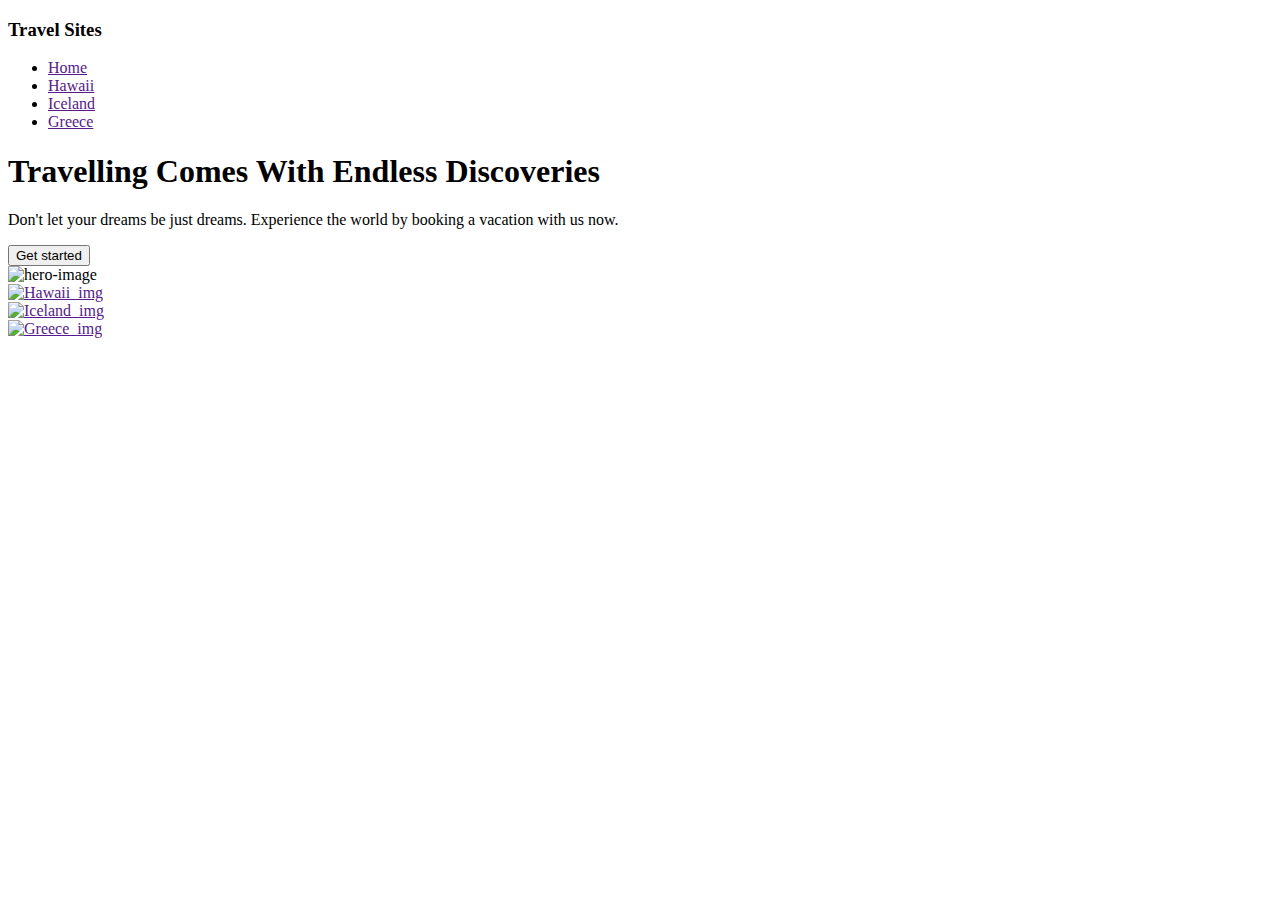
==== index.html @ 0dd73431 "initial commit with all folder created and some code in index.html" ====
<!DOCTYPE html>
<html lang="en">
  <head>
    <meta charset="UTF-8" />
    <meta name="viewport" content="width=device-width, initial-scale=1.0" />
    <title>Travel Websites</title>
  </head>

  <body>
    <header class="header">
      <div class="logo">
        <h3>Travel Sites</h3>
      </div>
      <nav class="nav">
        <ul class="nav__list">
          <li class="nav__item"><a href="">Home</a></li>
          <li class="nav__item"><a href="">Hawaii</a></li>
          <li class="nav__item"><a href="">Iceland</a></li>
          <li class="nav__item"><a href="">Greece</a></li>
        </ul>
      </nav>
    </header>

    <main>
      <section class="hero-section">
        <div class="hero-section__description">
          <h1>Travelling Comes With Endless Discoveries</h1>
          <p>Don't let your dreams be just dreams. Experience the world by booking a vacation with us now.</p>
          <button type="button">Get started</button>
        </div>

        <div class="hero-section__image">
          <img src="" alt="hero-image" />
        </div>
      </section>
    </main>

    <section class="recommendations">
      <div class="recommendations__car hawaii">
        <a href=""><img src="" alt="Hawaii_img" /></a>
      </div>
      <div class="recommendations__car iceland">
        <a href=""><img src="" alt="Iceland_img" /></a>
      </div>
      <div class="recommendations__car greece">
        <a href=""><img src="" alt="Greece_img" /></a>
      </div>
    </section>
  </body>

  <footer></footer>
</html>
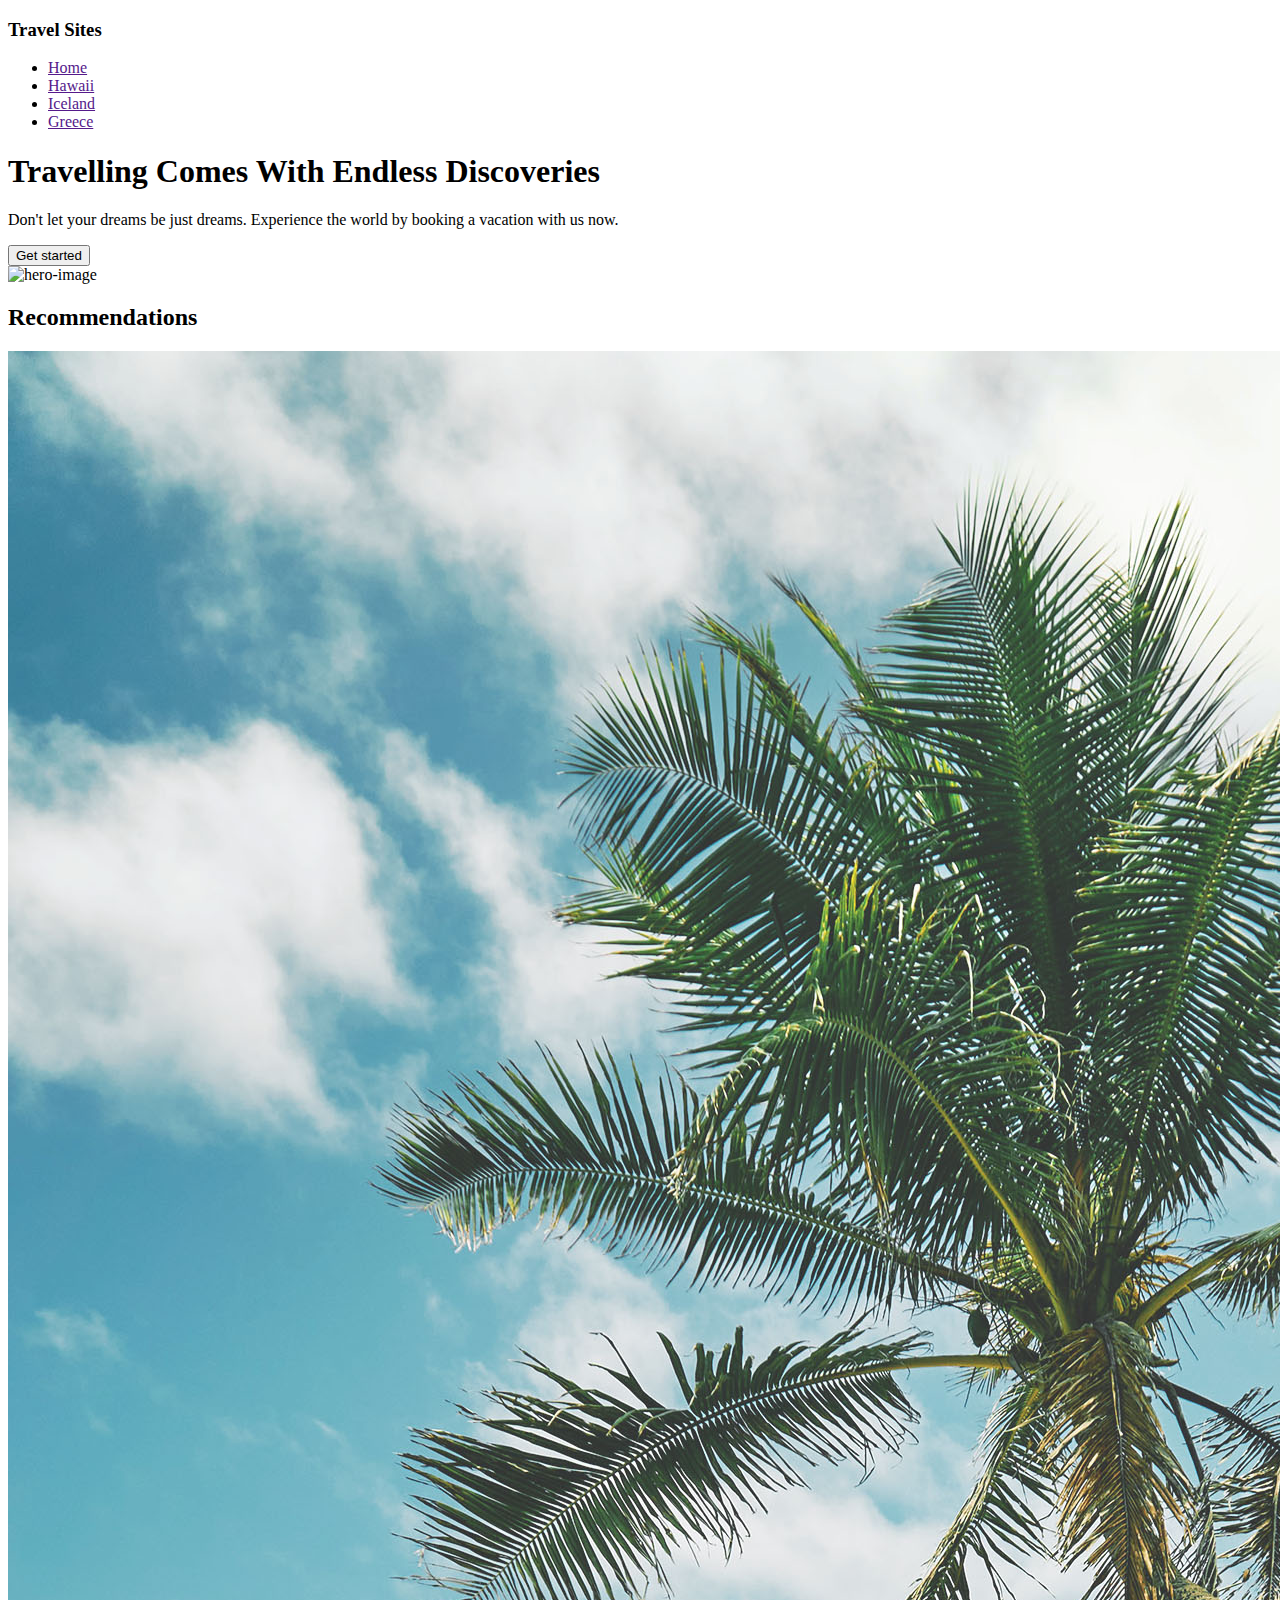
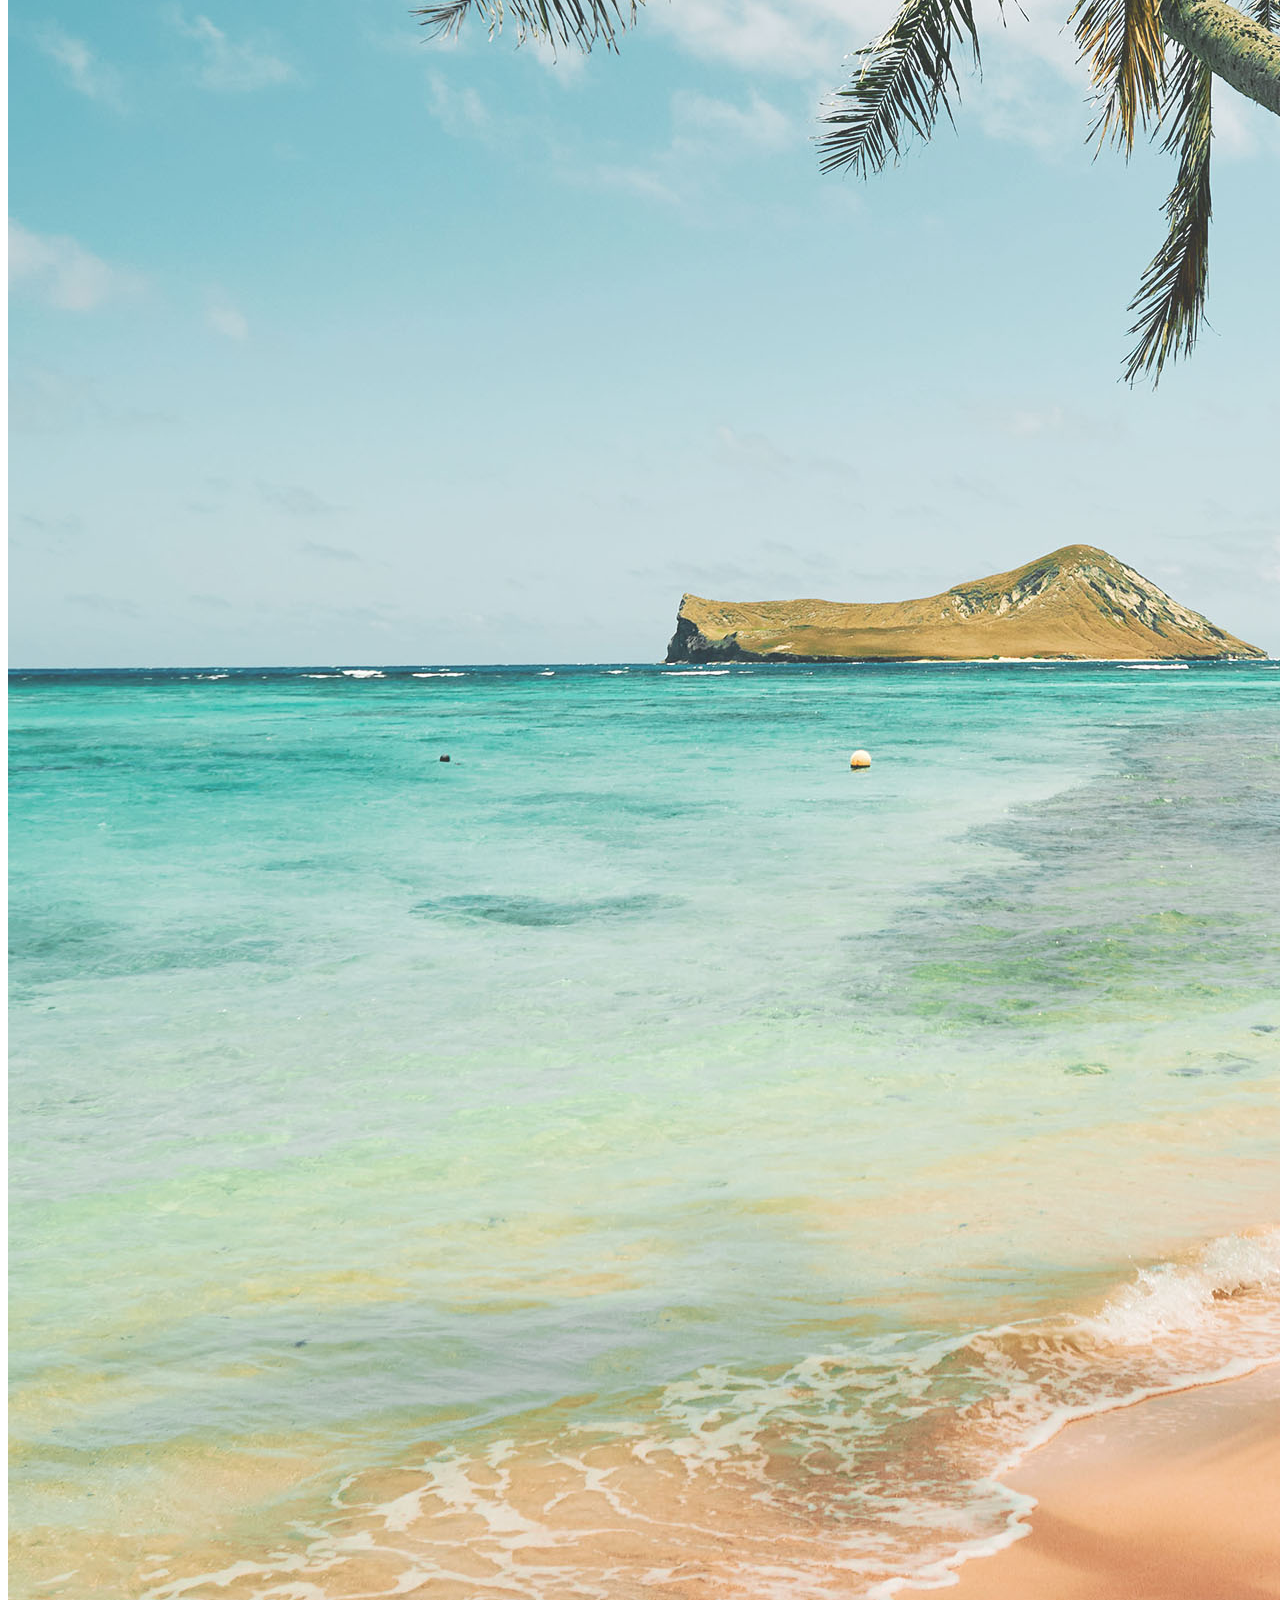
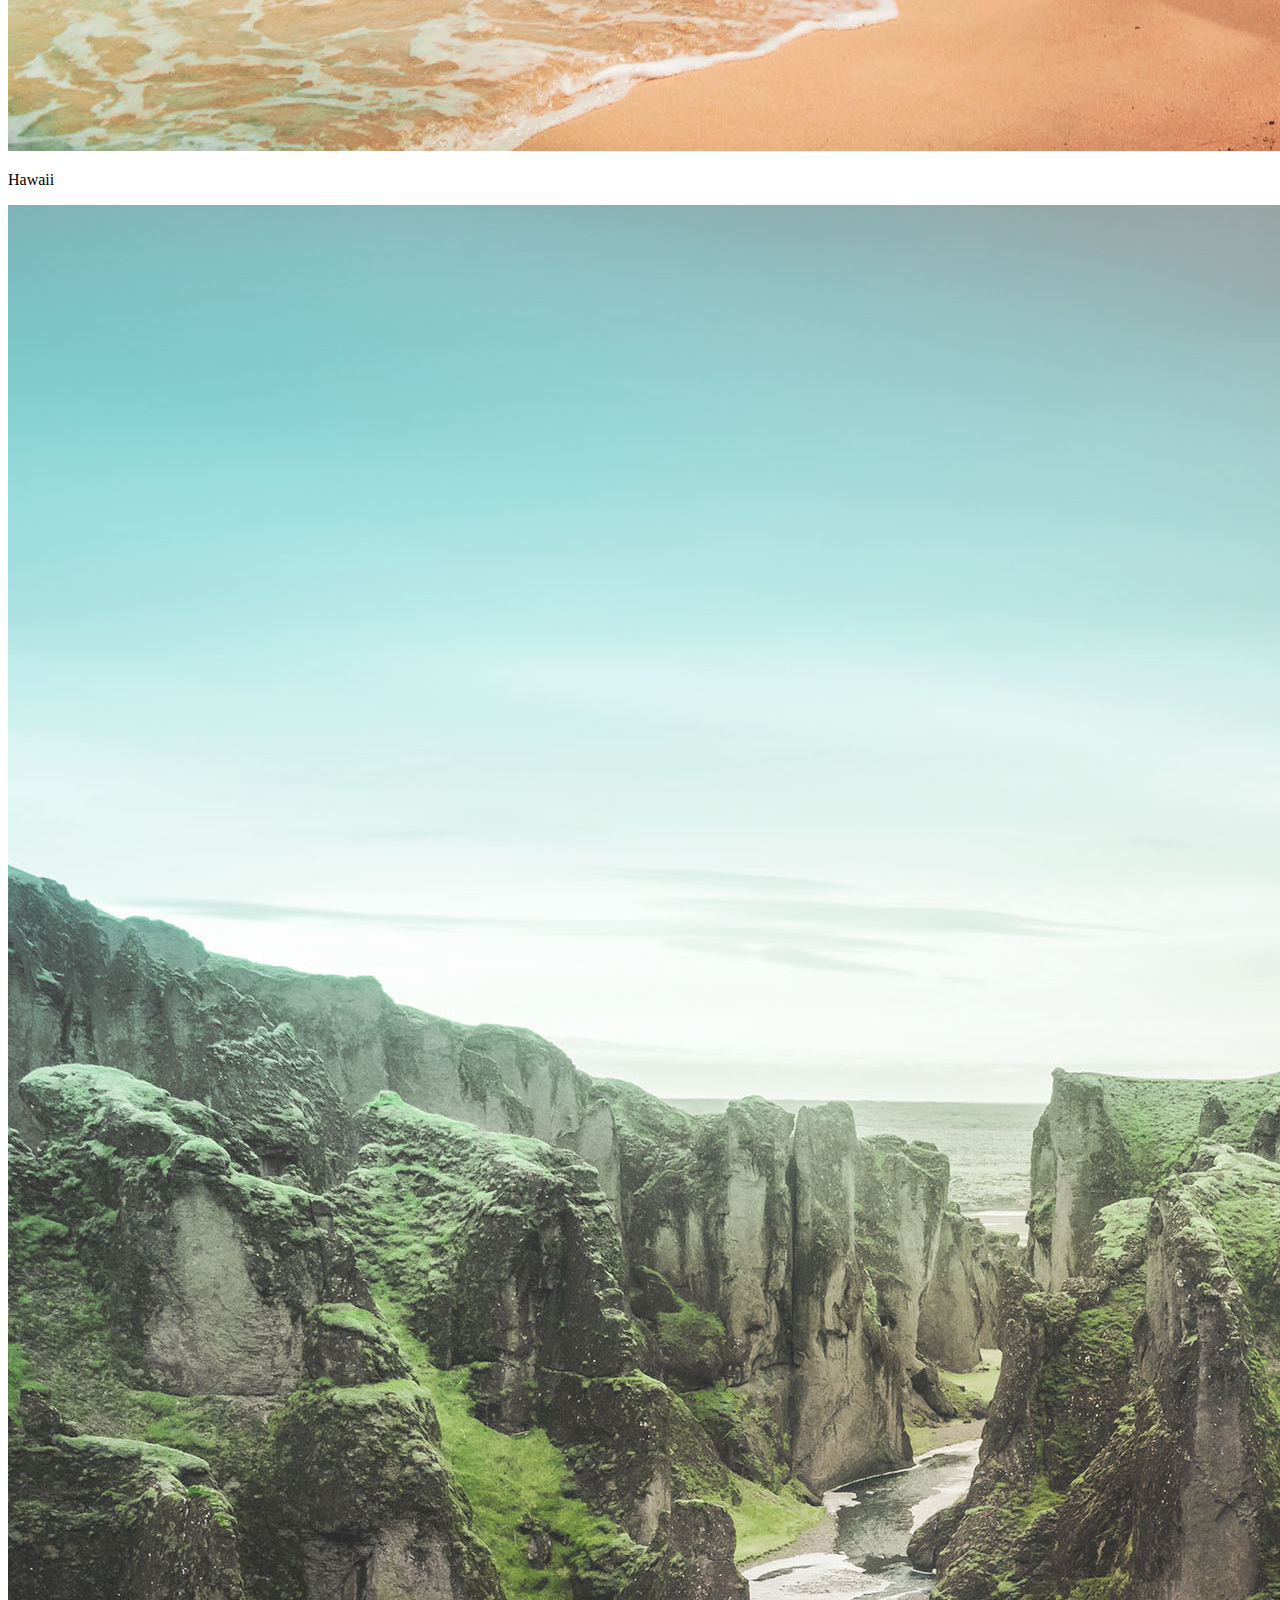
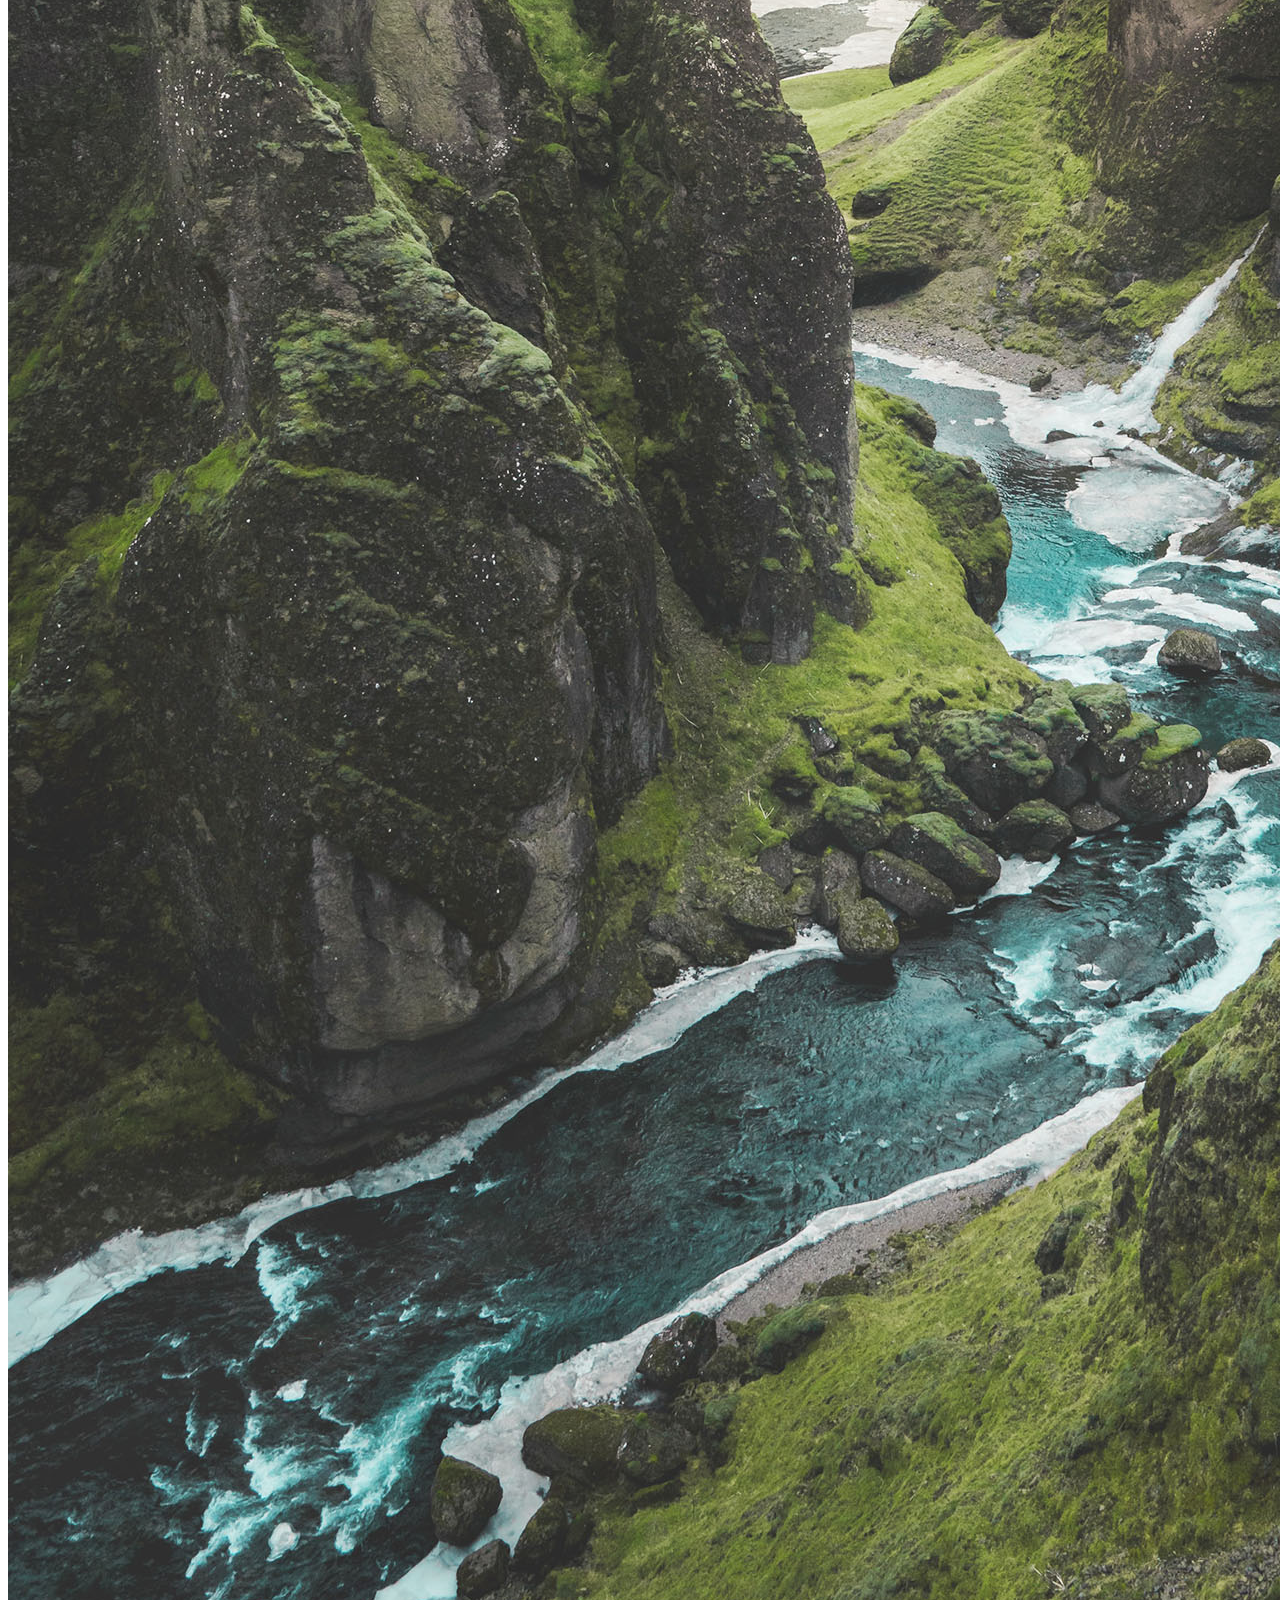
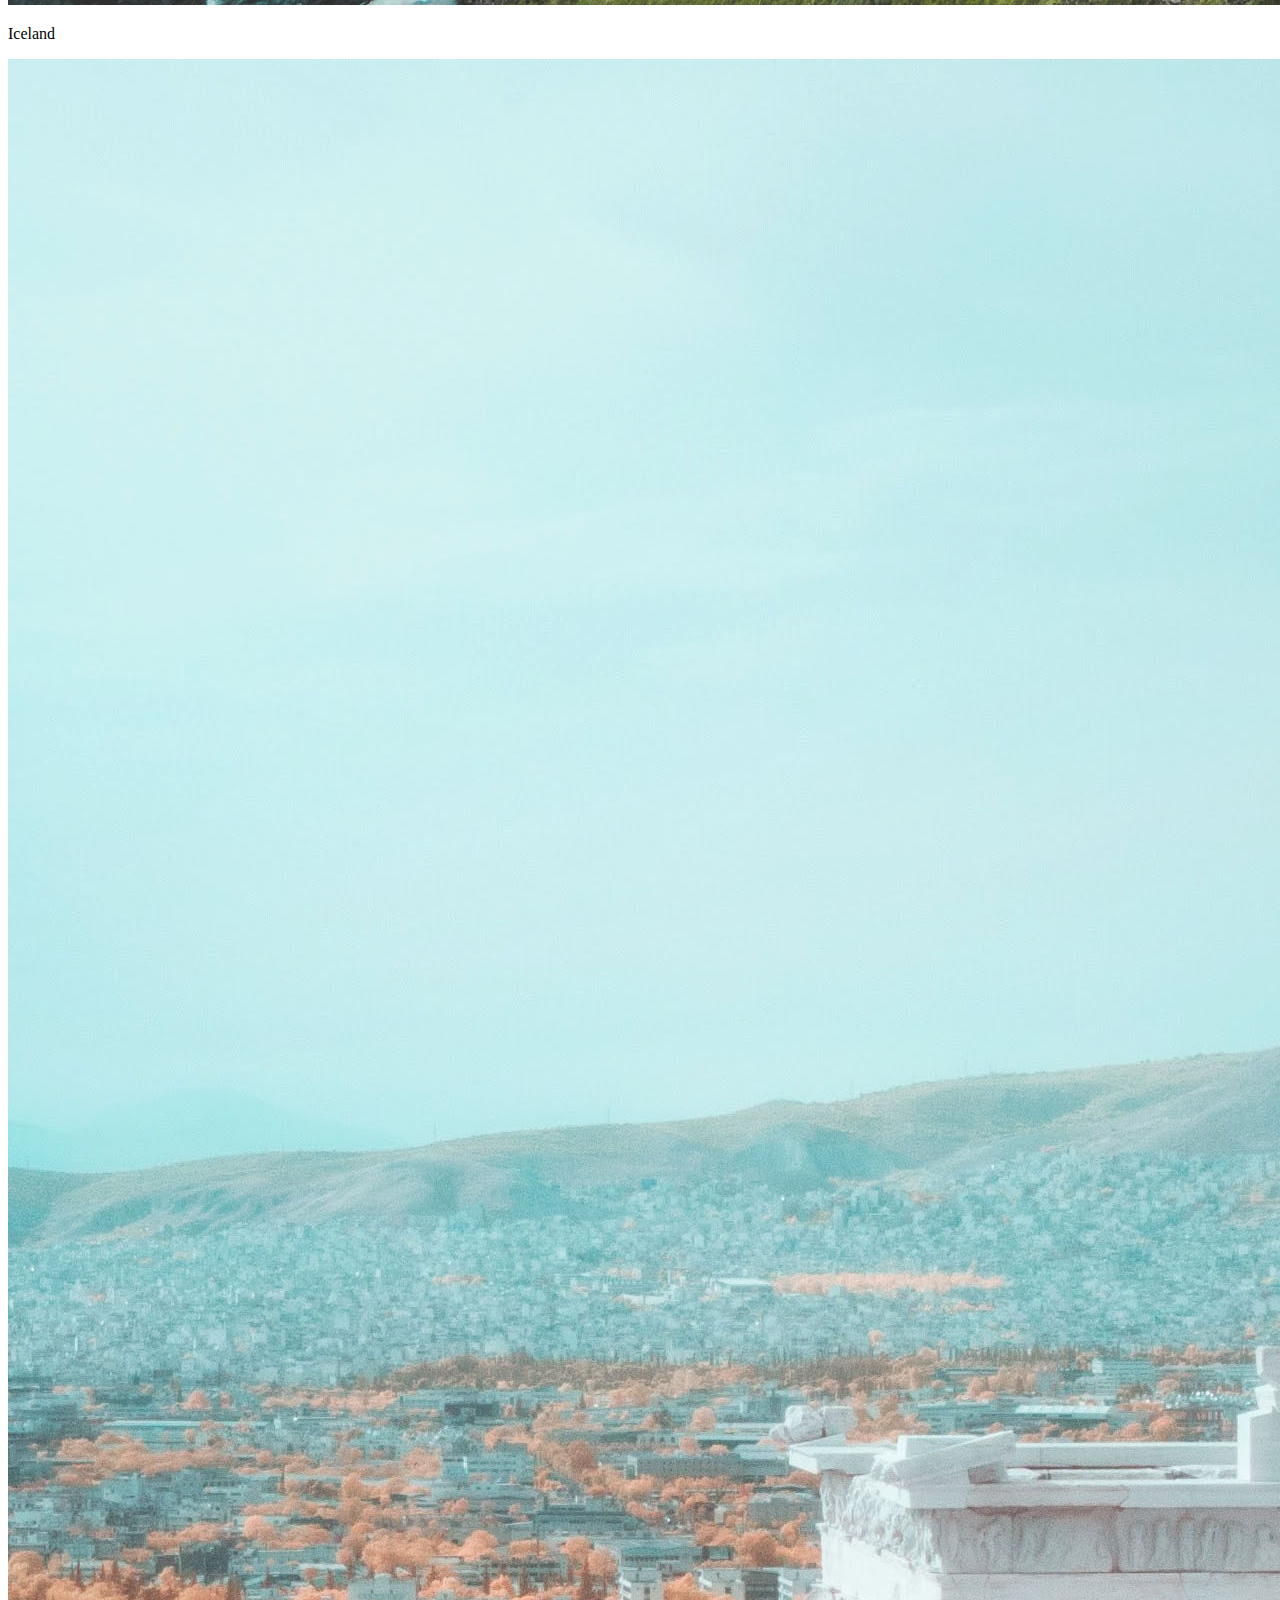
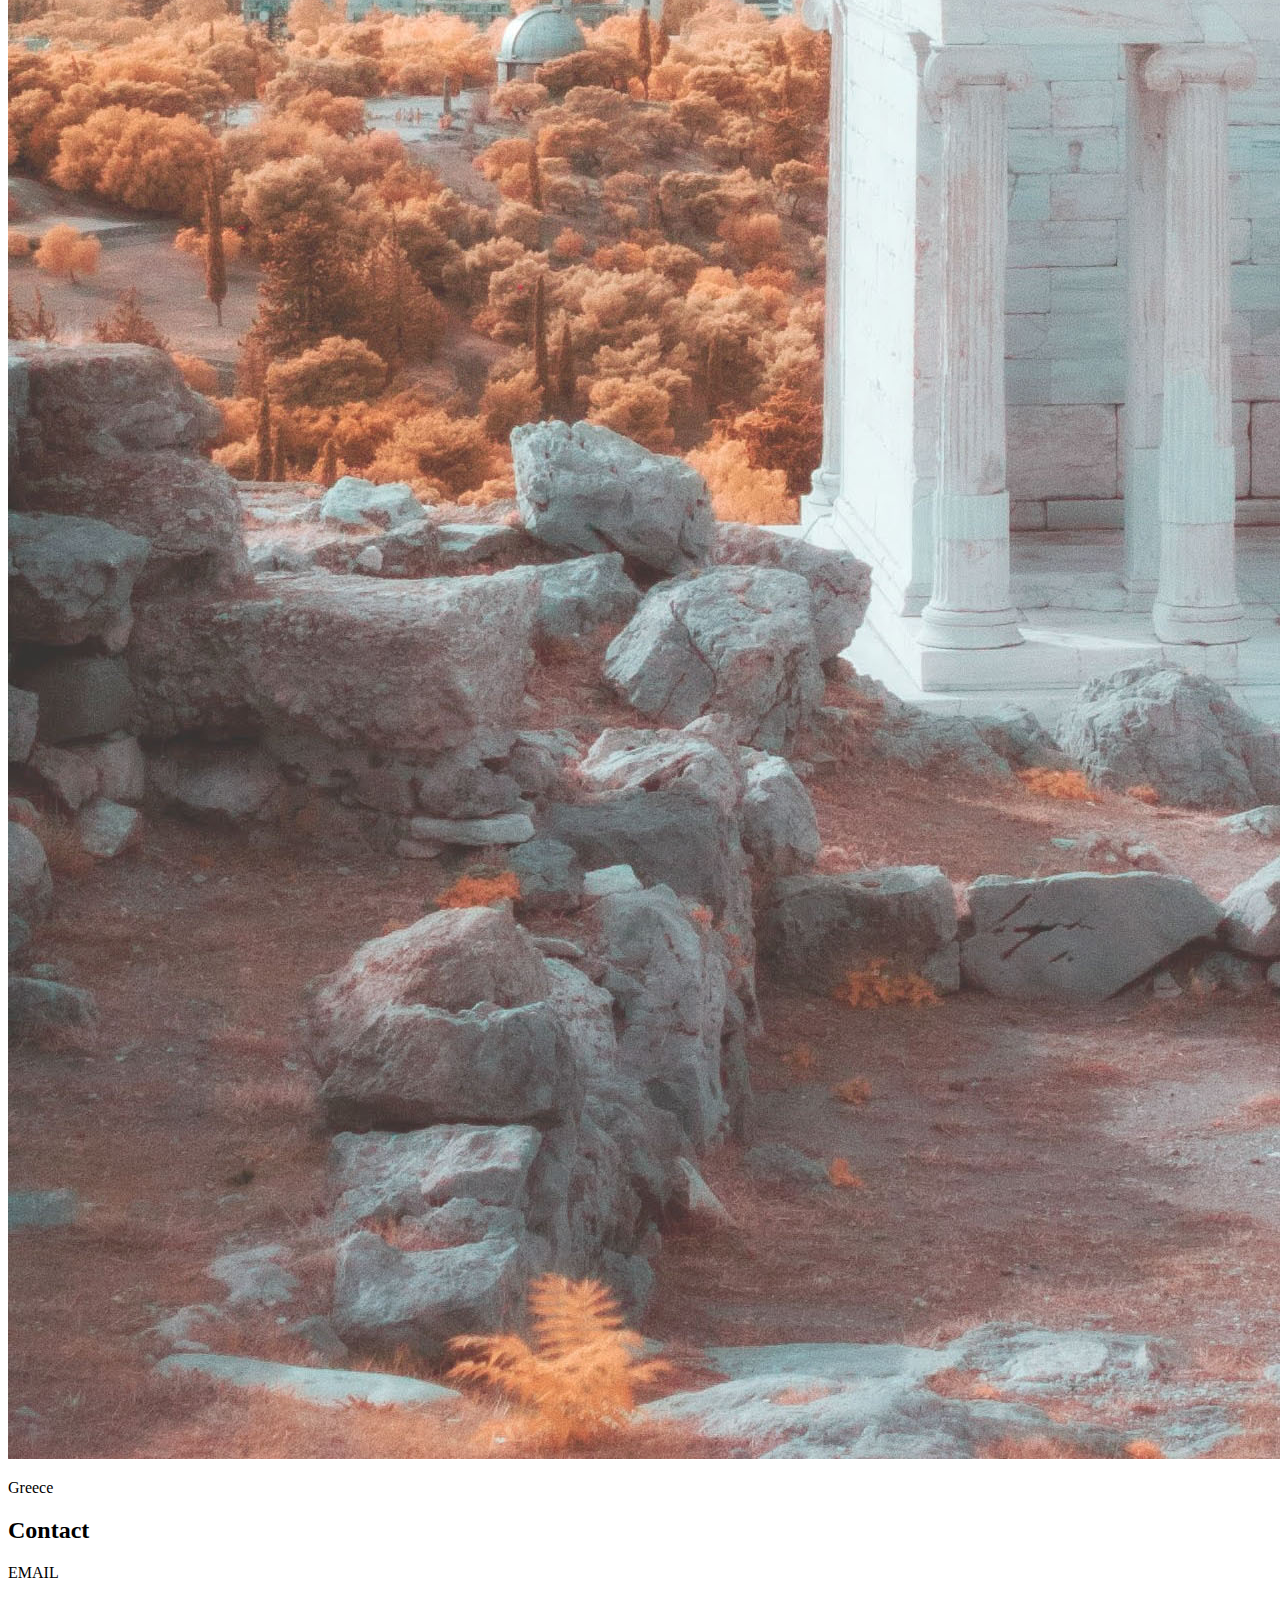
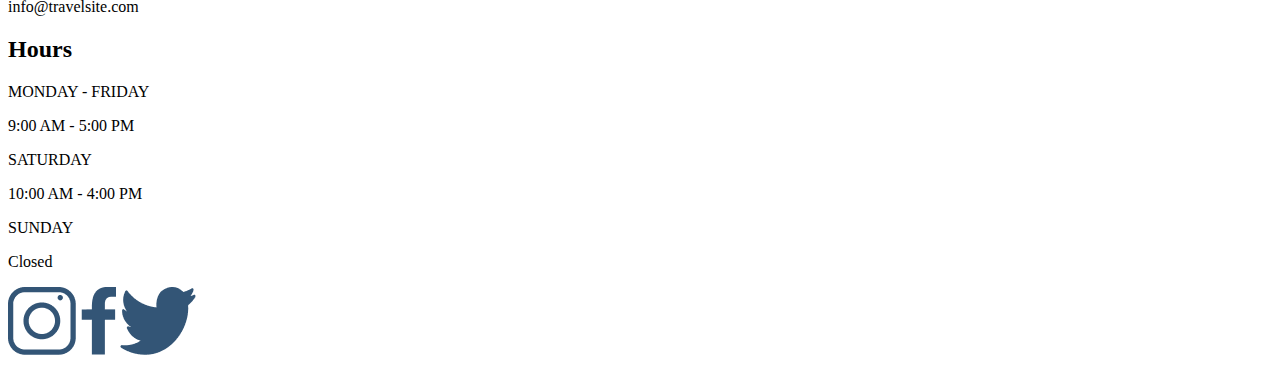
==== commit 6cdde9bf: "add code for index.html" ====
--- a/index.html
+++ b/index.html
@@ -11,6 +11,7 @@
       <div class="logo">
         <h3>Travel Sites</h3>
       </div>
+      <!-- navigation bar -->
       <nav class="nav">
         <ul class="nav__list">
           <li class="nav__item"><a href="">Home</a></li>
@@ -21,6 +22,7 @@
       </nav>
     </header>
 
+    <!-- Hero section with description, button, and image -->
     <main>
       <section class="hero-section">
         <div class="hero-section__description">
@@ -35,18 +37,55 @@
       </section>
     </main>
 
-    <section class="recommendations">
-      <div class="recommendations__car hawaii">
-        <a href=""><img src="" alt="Hawaii_img" /></a>
+    <!-- recommendations section with three destination cards -->
+    <section class="recommend">
+      <h2 class="recommend__title">Recommendations</h2>
+      <div class="recommend__card hawaii">
+        <a href="./pages/hawaii.html"><img src="./assets/images/hawaii.jpg" alt="Hawaii_img" /></a>
+        <p class="recommend__card--dest-name">Hawaii</p>
       </div>
-      <div class="recommendations__car iceland">
-        <a href=""><img src="" alt="Iceland_img" /></a>
+      <div class="recommend__card iceland">
+        <a href="./pages/iceland.html"><img src="./assets/images/iceland.jpg" alt="Iceland_img" /></a>
+        <p class="recommend__card--dest-name">Iceland</p>
       </div>
-      <div class="recommendations__car greece">
-        <a href=""><img src="" alt="Greece_img" /></a>
+      <div class="recommend__card greece">
+        <a href="./pages/greece.html"><img src="./assets/images/greece.jpg" alt="Greece_img" /></a>
+        <p class="recommend__card--dest-name">Greece</p>
       </div>
     </section>
   </body>
 
-  <footer></footer>
+  <!-- footer with contact, hours, and social -->
+  <footer class="footer">
+    <!-- Contact section -->
+    <section class="contact">
+      <h2 class="footer__title">Contact</h2>
+      <p class="footer__subtitle">EMAIL</p>
+      <p class="footer__content">info@travelsite.com</p>
+    </section>
+
+    <!-- Hours Section with three division for days/hours-->
+    <section class="hours">
+      <h2 class="hours">Hours</h2>
+      <div class="hours__days">
+        <p class="footer__subtitle">MONDAY - FRIDAY</p>
+        <p class="footer__content">9:00 AM - 5:00 PM</p>
+      </div>
+      <div class="hours__days">
+        <p class="footer__subtitle">SATURDAY</p>
+        <p class="footer__content">10:00 AM - 4:00 PM</p>
+      </div>
+      <div class="hours__days">
+        <p class="footer__subtitle">SUNDAY</p>
+        <p class="footer__content">Closed</p>
+      </div>
+    </section>
+
+    <!-- Social section with three logos -->
+    <section class="social">
+      <a href="https://www.instagram.com/"><img src="./assets/images/icon-instagram.png" alt="ins-icon" /></a>
+      <a href="https://www.facebook.com/"><img src="./assets/images/icon-facebook.png" alt="ins-facebook" /></a>
+      <a href="https://twitter.com/"><img src="./assets/images/icon-twitter.png" alt="ins-twitter" /></a>
+    </section>
+  </footer>
 </html>
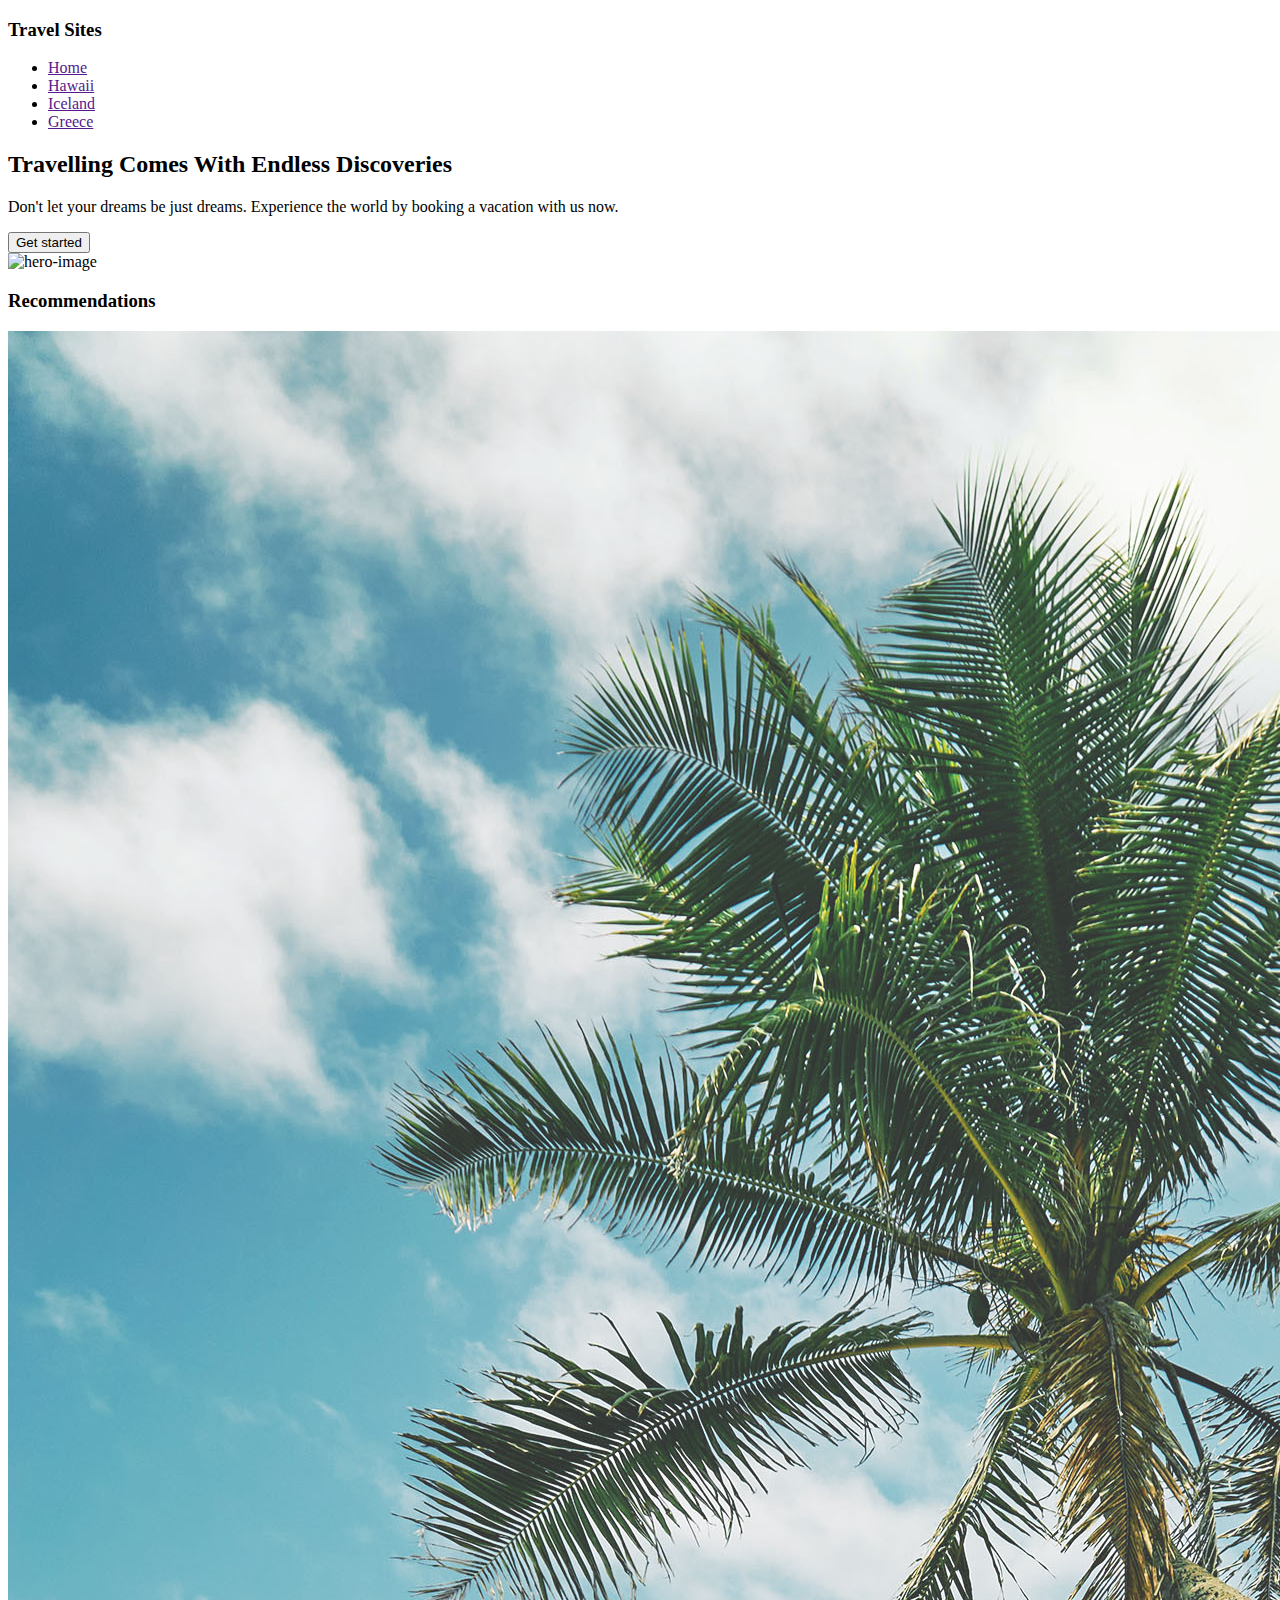
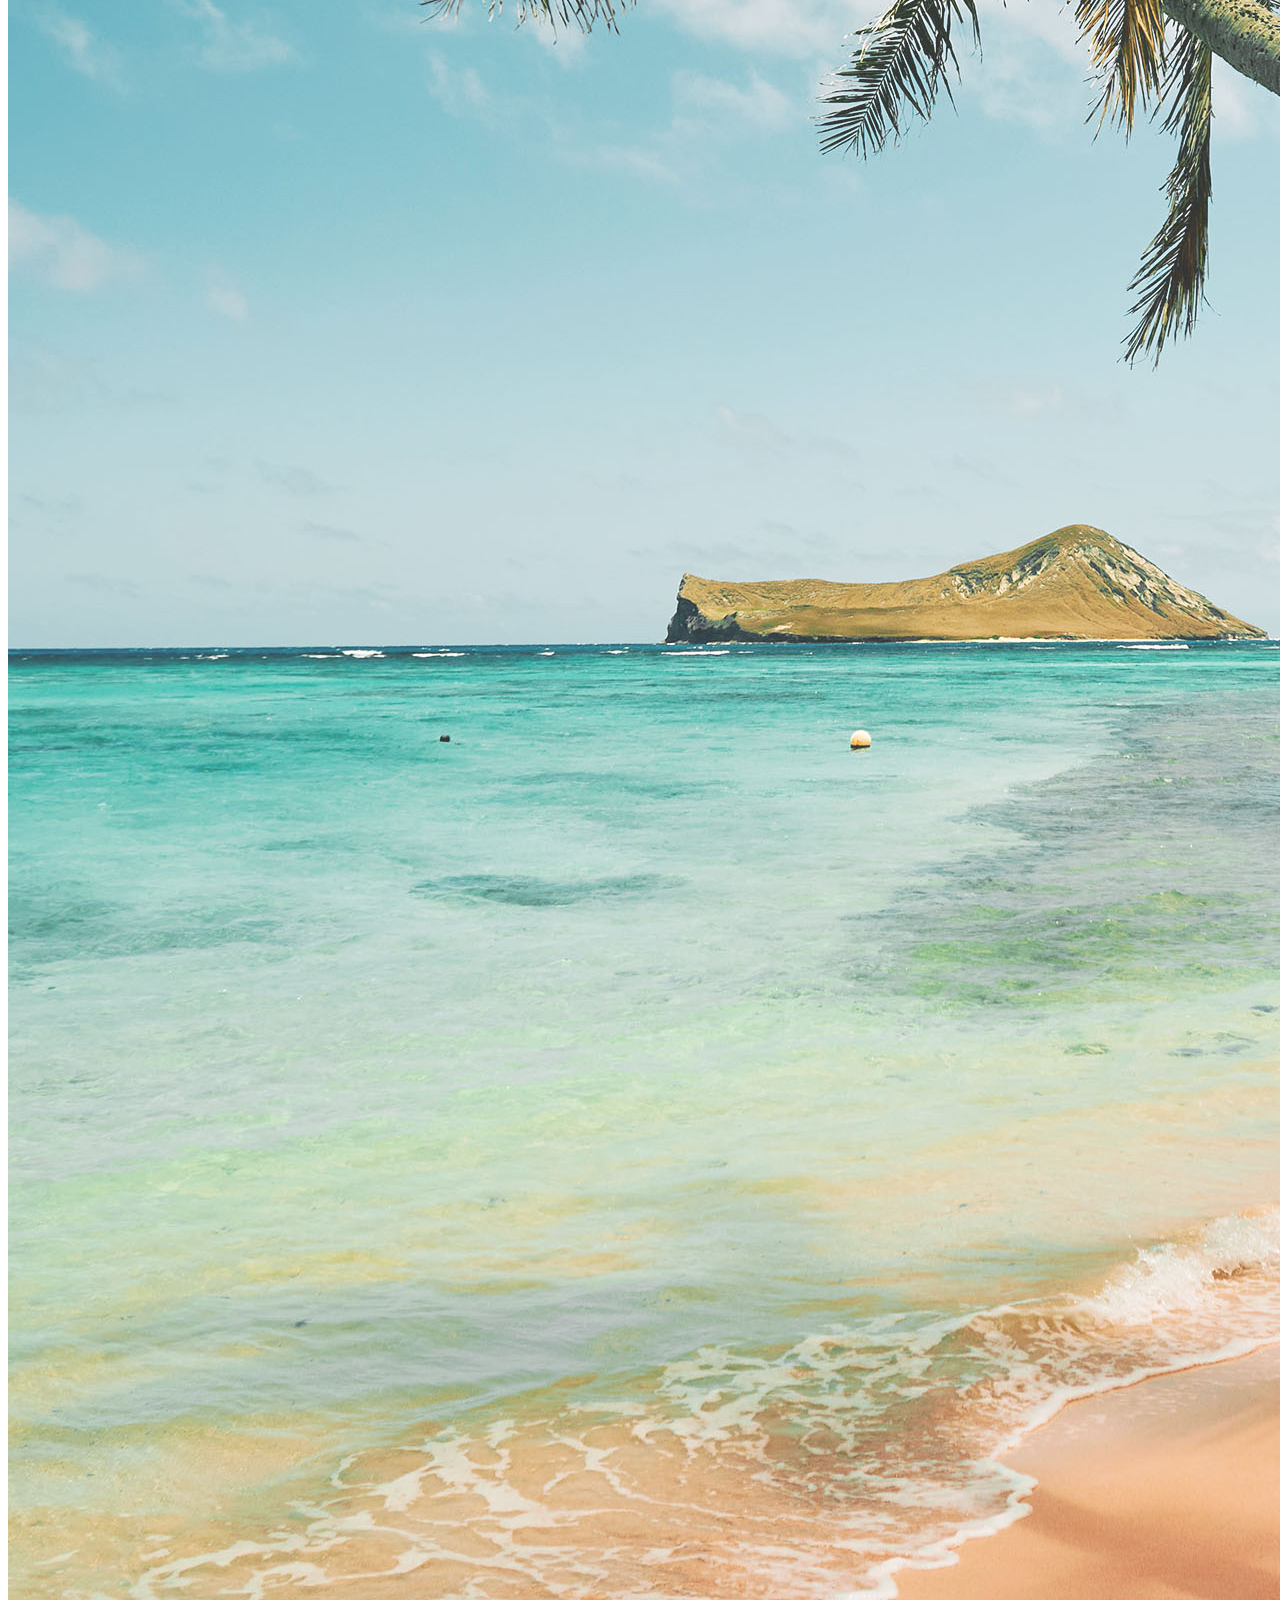
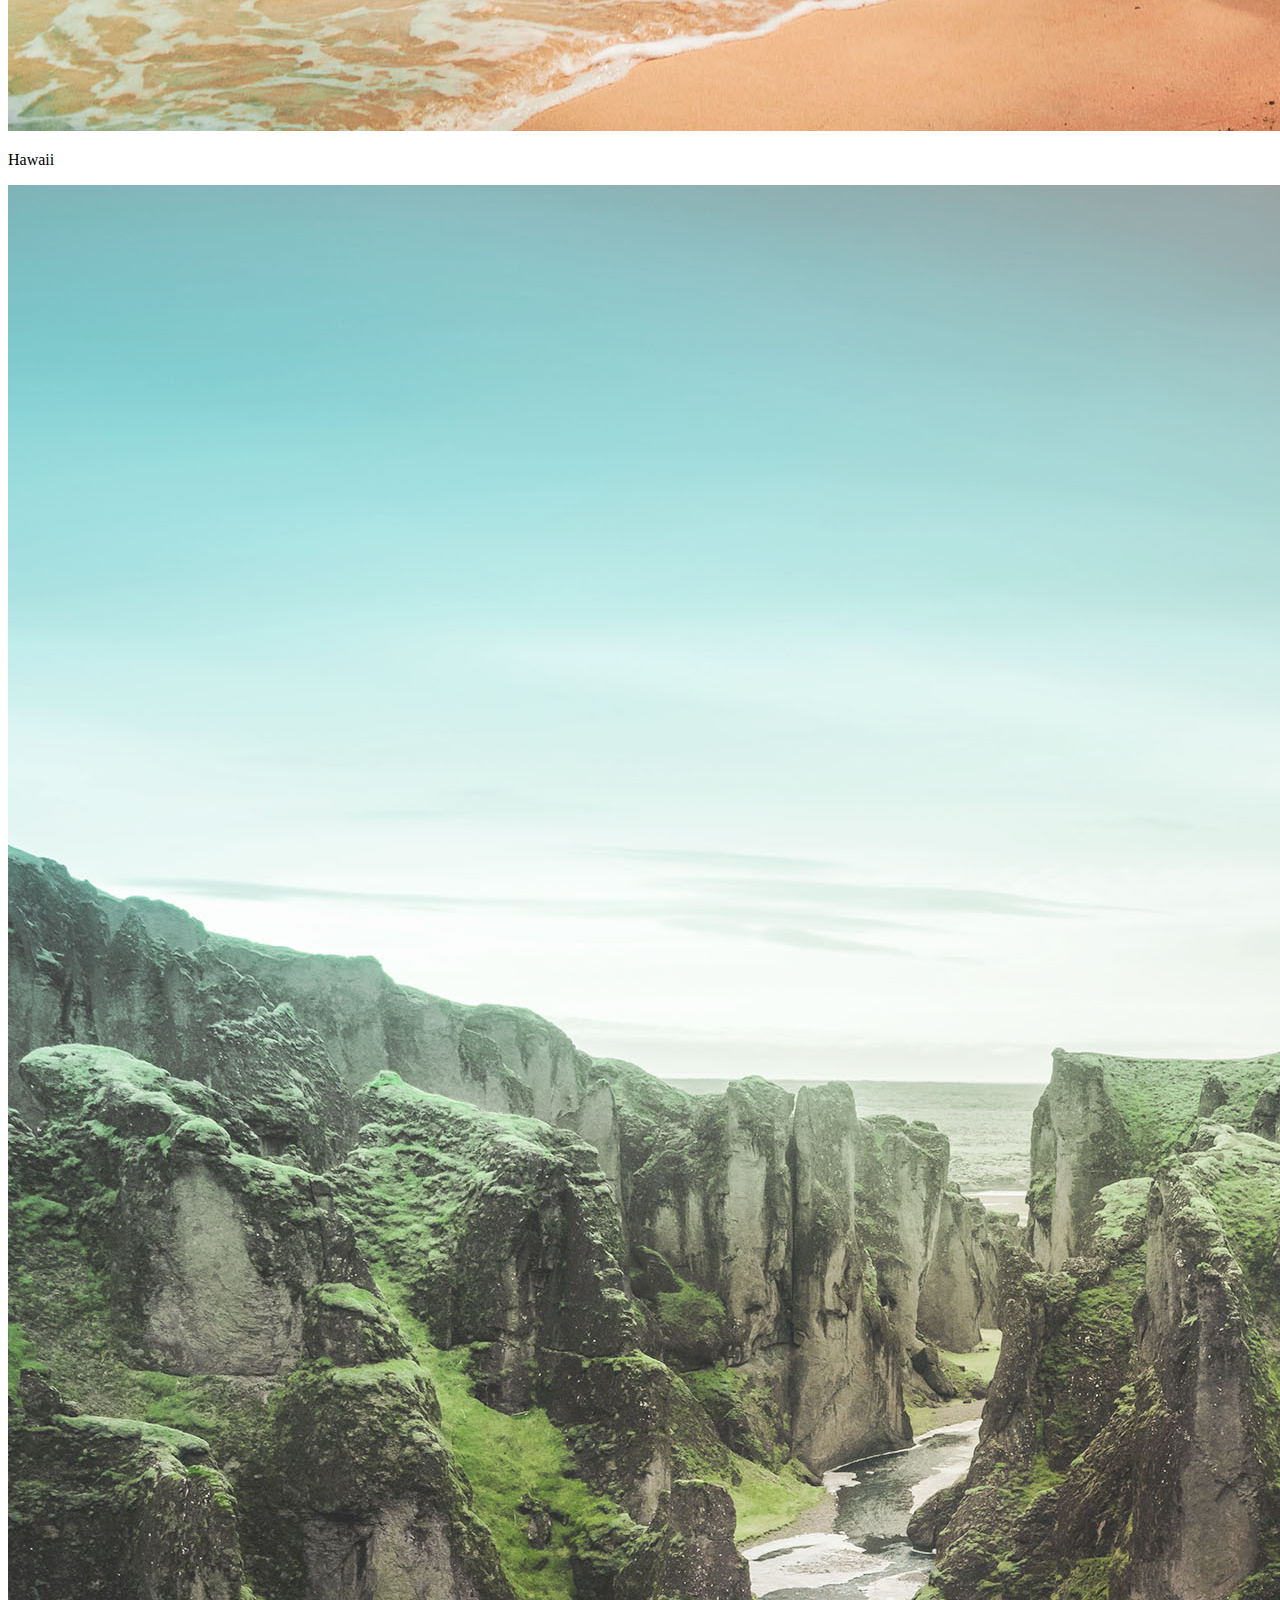
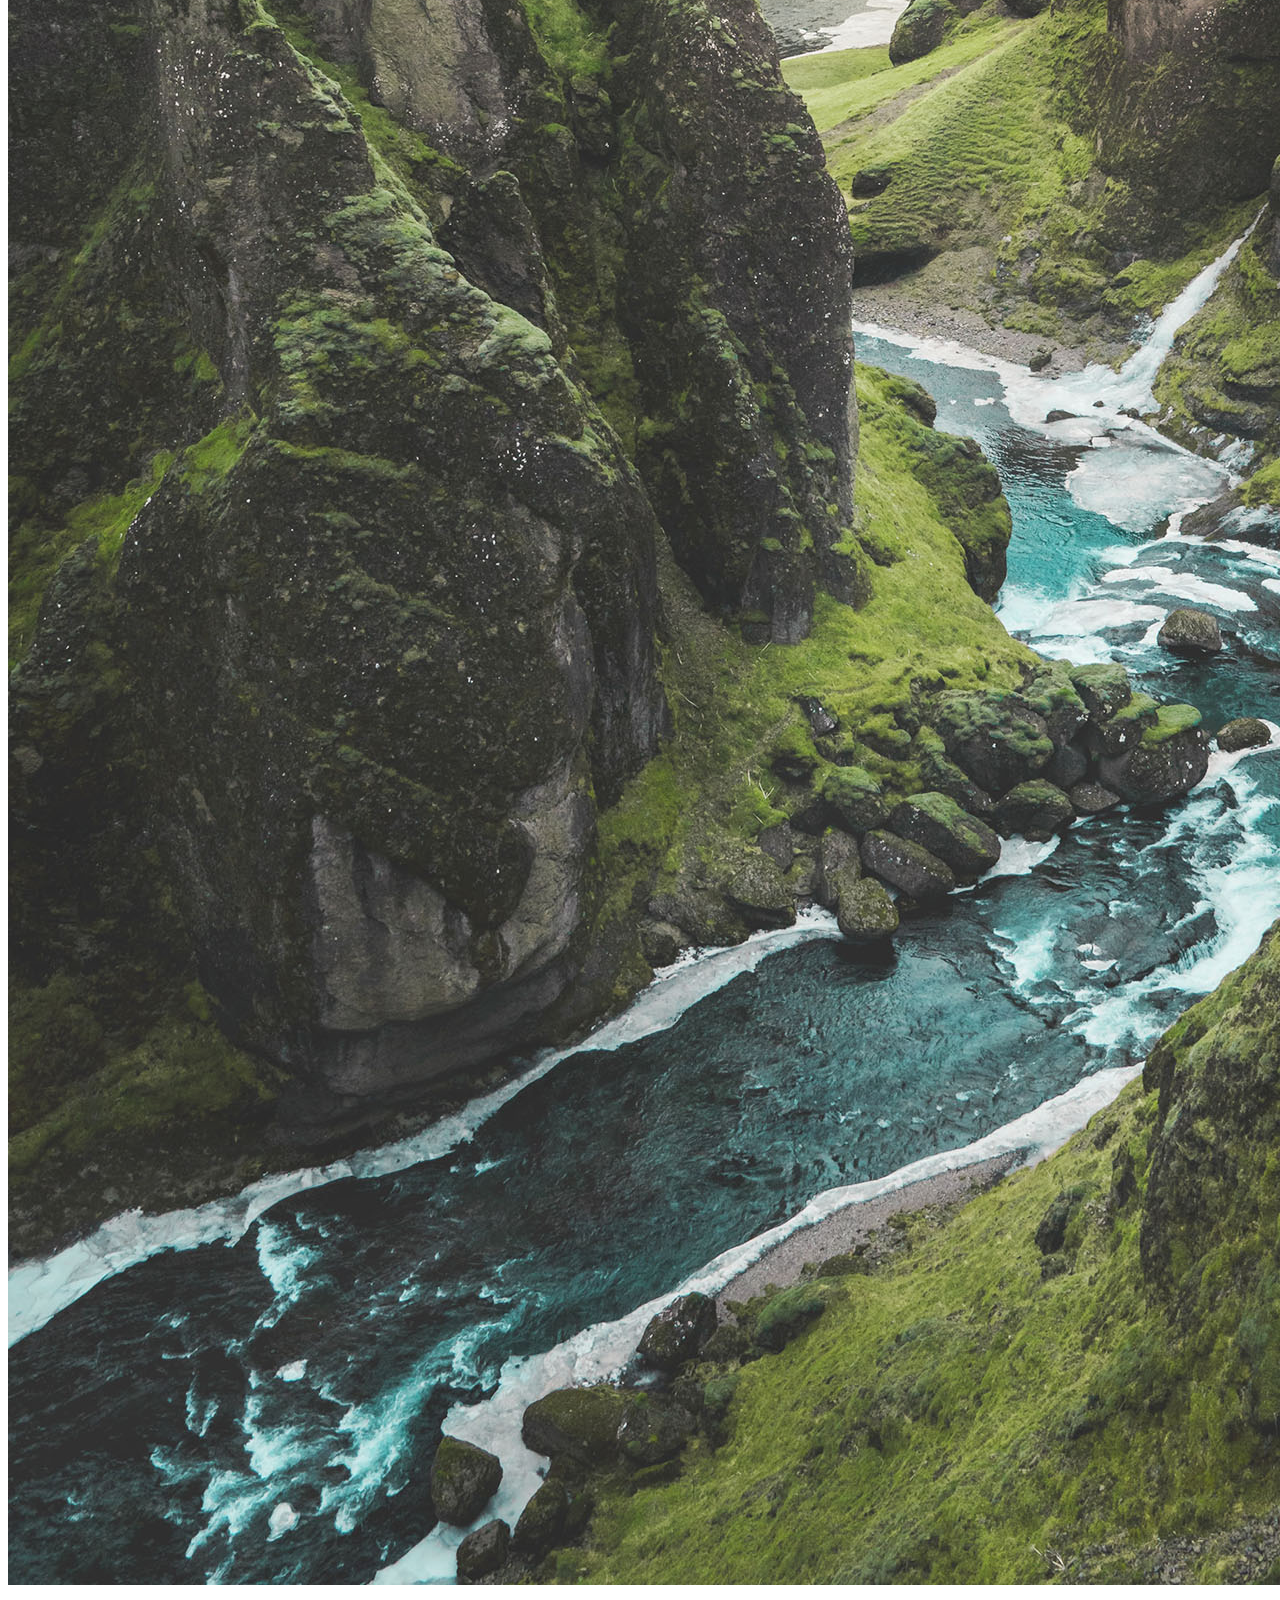
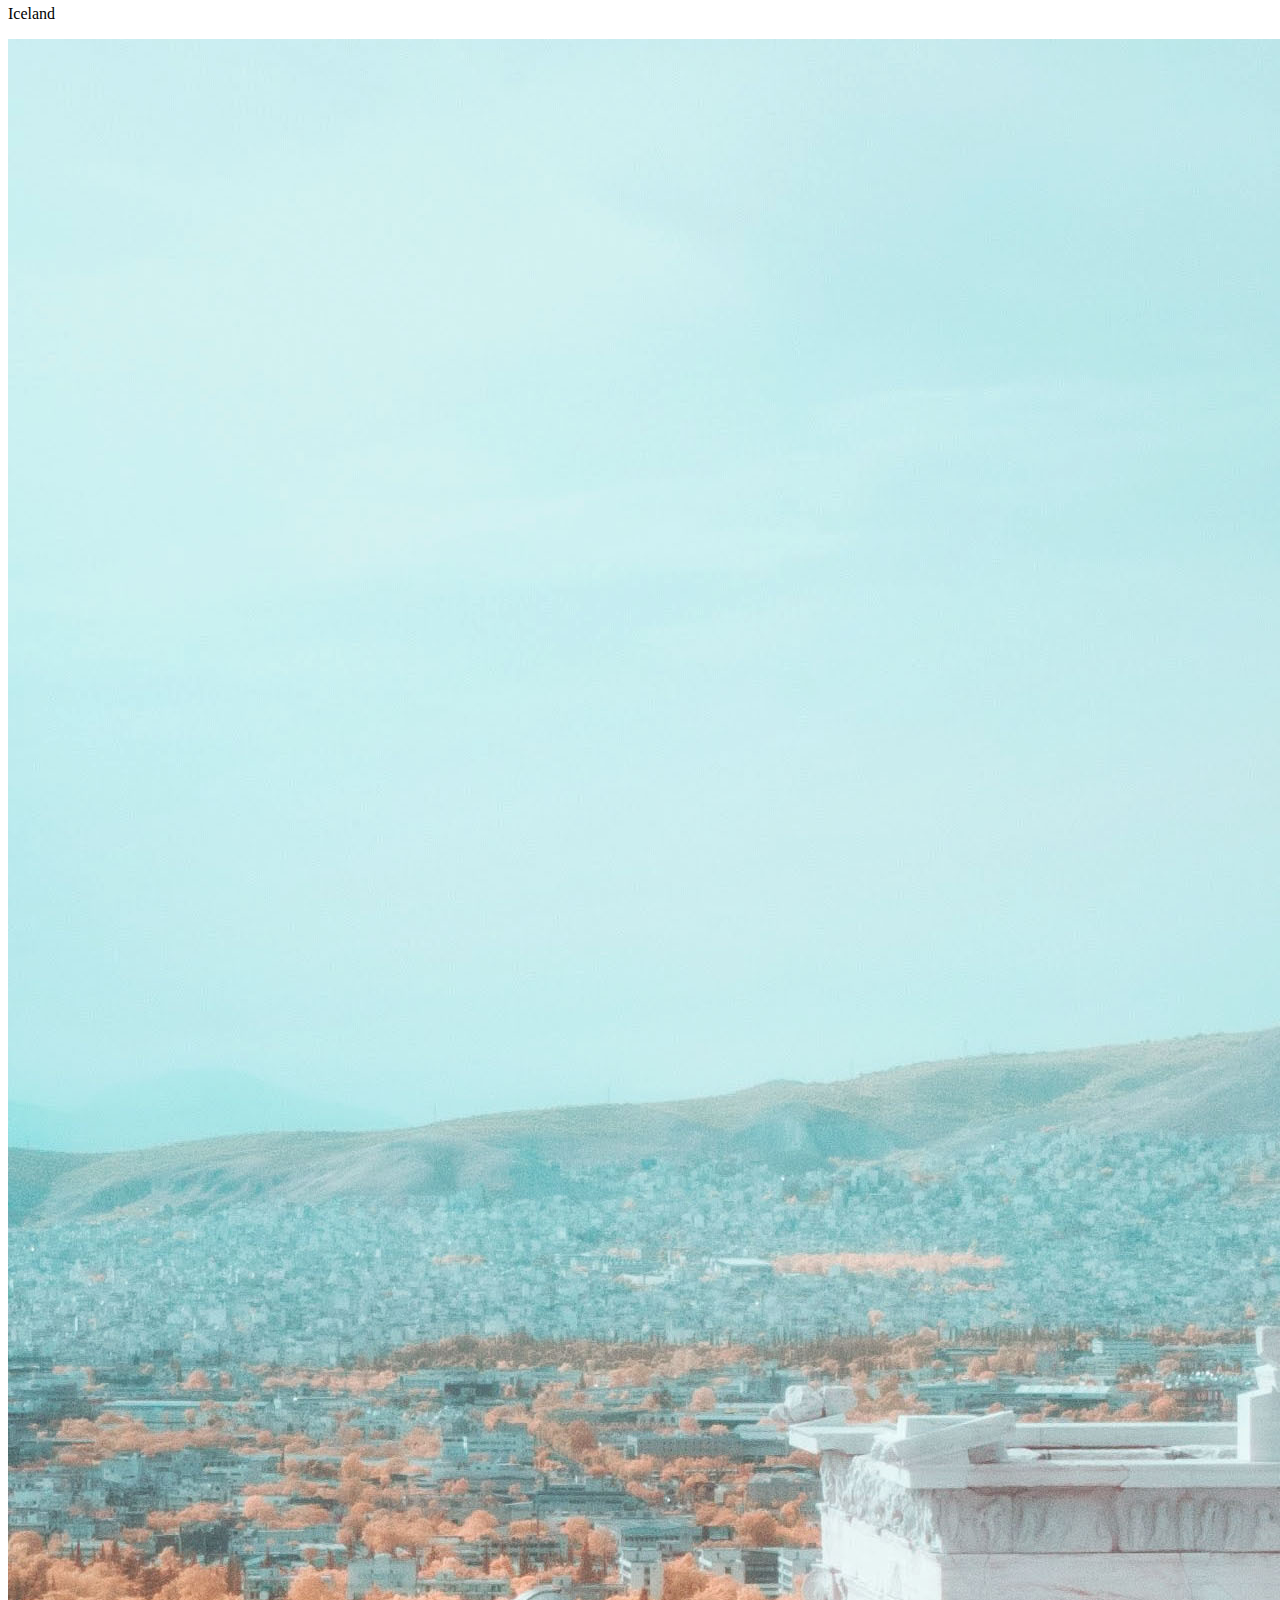
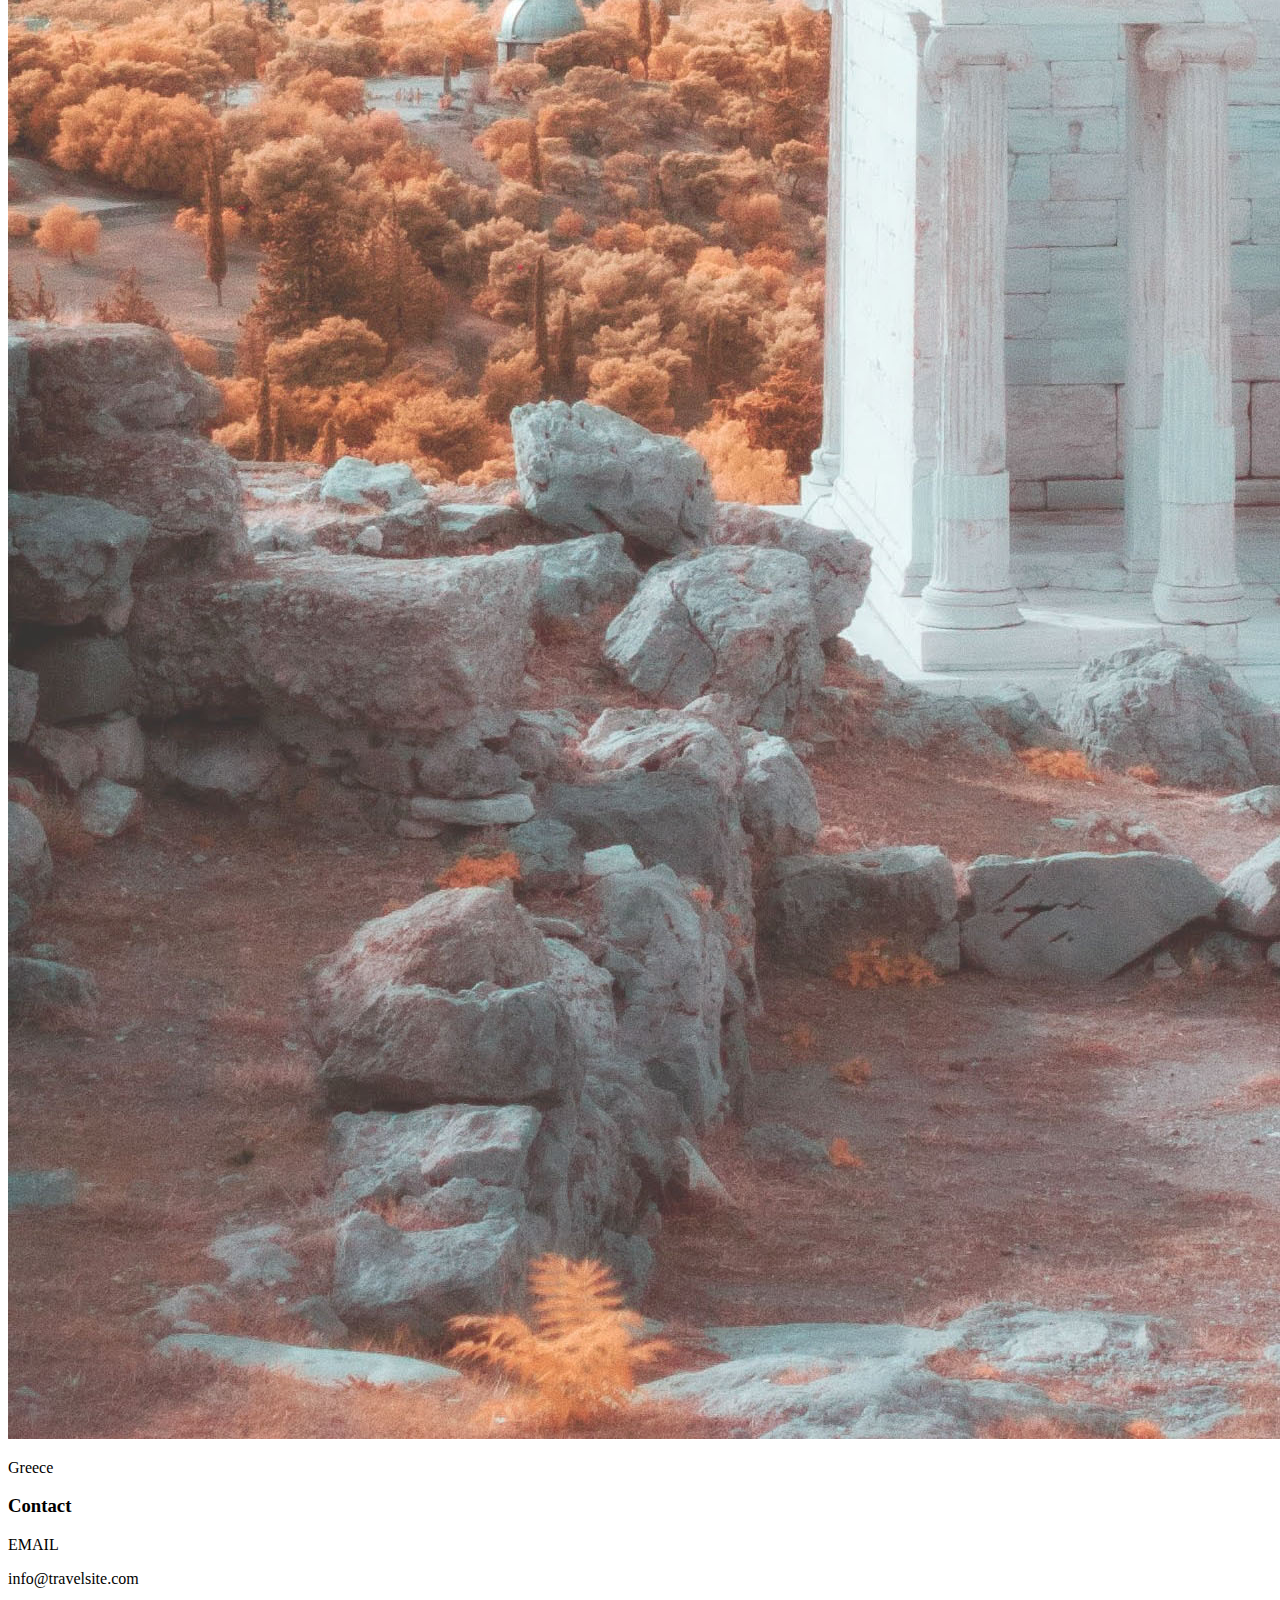
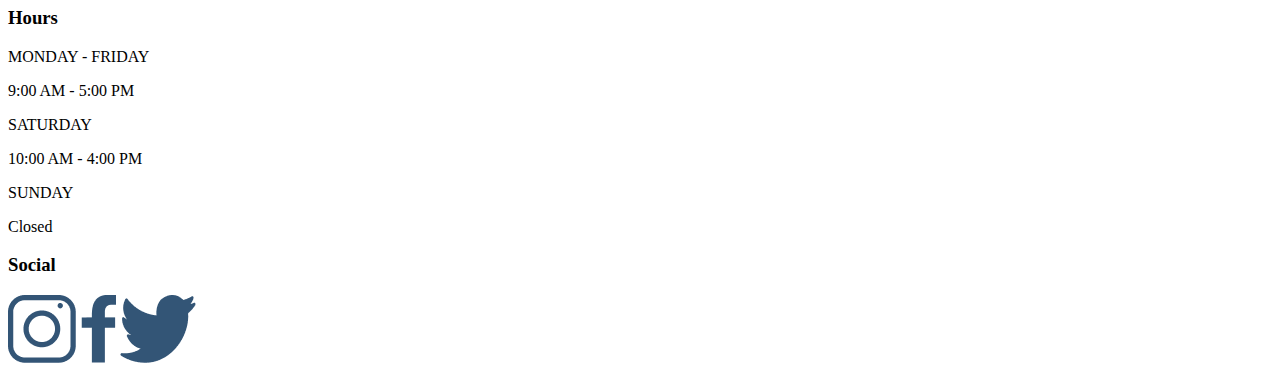
==== commit c984d809: "make changes on index.html and add code for pages" ====
--- a/index.html
+++ b/index.html
@@ -4,9 +4,12 @@
     <meta charset="UTF-8" />
     <meta name="viewport" content="width=device-width, initial-scale=1.0" />
     <title>Travel Websites</title>
+    <link rel="global.css" href="./css/global.css" />
+    <link rel="main.css" href="./css/main.css" />
   </head>
 
   <body>
+    <!-- Header Section -->
     <header class="header">
       <div class="logo">
         <h3>Travel Sites</h3>
@@ -26,7 +29,7 @@
     <main>
       <section class="hero-section">
         <div class="hero-section__description">
-          <h1>Travelling Comes With Endless Discoveries</h1>
+          <h2>Travelling Comes With Endless Discoveries</h2>
           <p>Don't let your dreams be just dreams. Experience the world by booking a vacation with us now.</p>
           <button type="button">Get started</button>
         </div>
@@ -39,7 +42,7 @@
 
     <!-- recommendations section with three destination cards -->
     <section class="recommend">
-      <h2 class="recommend__title">Recommendations</h2>
+      <h3 class="recommend__title">Recommendations</h3>
       <div class="recommend__card hawaii">
         <a href="./pages/hawaii.html"><img src="./assets/images/hawaii.jpg" alt="Hawaii_img" /></a>
         <p class="recommend__card--dest-name">Hawaii</p>
@@ -59,14 +62,14 @@
   <footer class="footer">
     <!-- Contact section -->
     <section class="contact">
-      <h2 class="footer__title">Contact</h2>
+      <h3 class="footer__title">Contact</h3>
       <p class="footer__subtitle">EMAIL</p>
       <p class="footer__content">info@travelsite.com</p>
     </section>
 
     <!-- Hours Section with three division for days/hours-->
     <section class="hours">
-      <h2 class="hours">Hours</h2>
+      <h3 class="footer__title">Hours</h3>
       <div class="hours__days">
         <p class="footer__subtitle">MONDAY - FRIDAY</p>
         <p class="footer__content">9:00 AM - 5:00 PM</p>
@@ -83,6 +86,7 @@
 
     <!-- Social section with three logos -->
     <section class="social">
+      <h3 class="footer__title">Social</h3>
       <a href="https://www.instagram.com/"><img src="./assets/images/icon-instagram.png" alt="ins-icon" /></a>
       <a href="https://www.facebook.com/"><img src="./assets/images/icon-facebook.png" alt="ins-facebook" /></a>
       <a href="https://twitter.com/"><img src="./assets/images/icon-twitter.png" alt="ins-twitter" /></a>
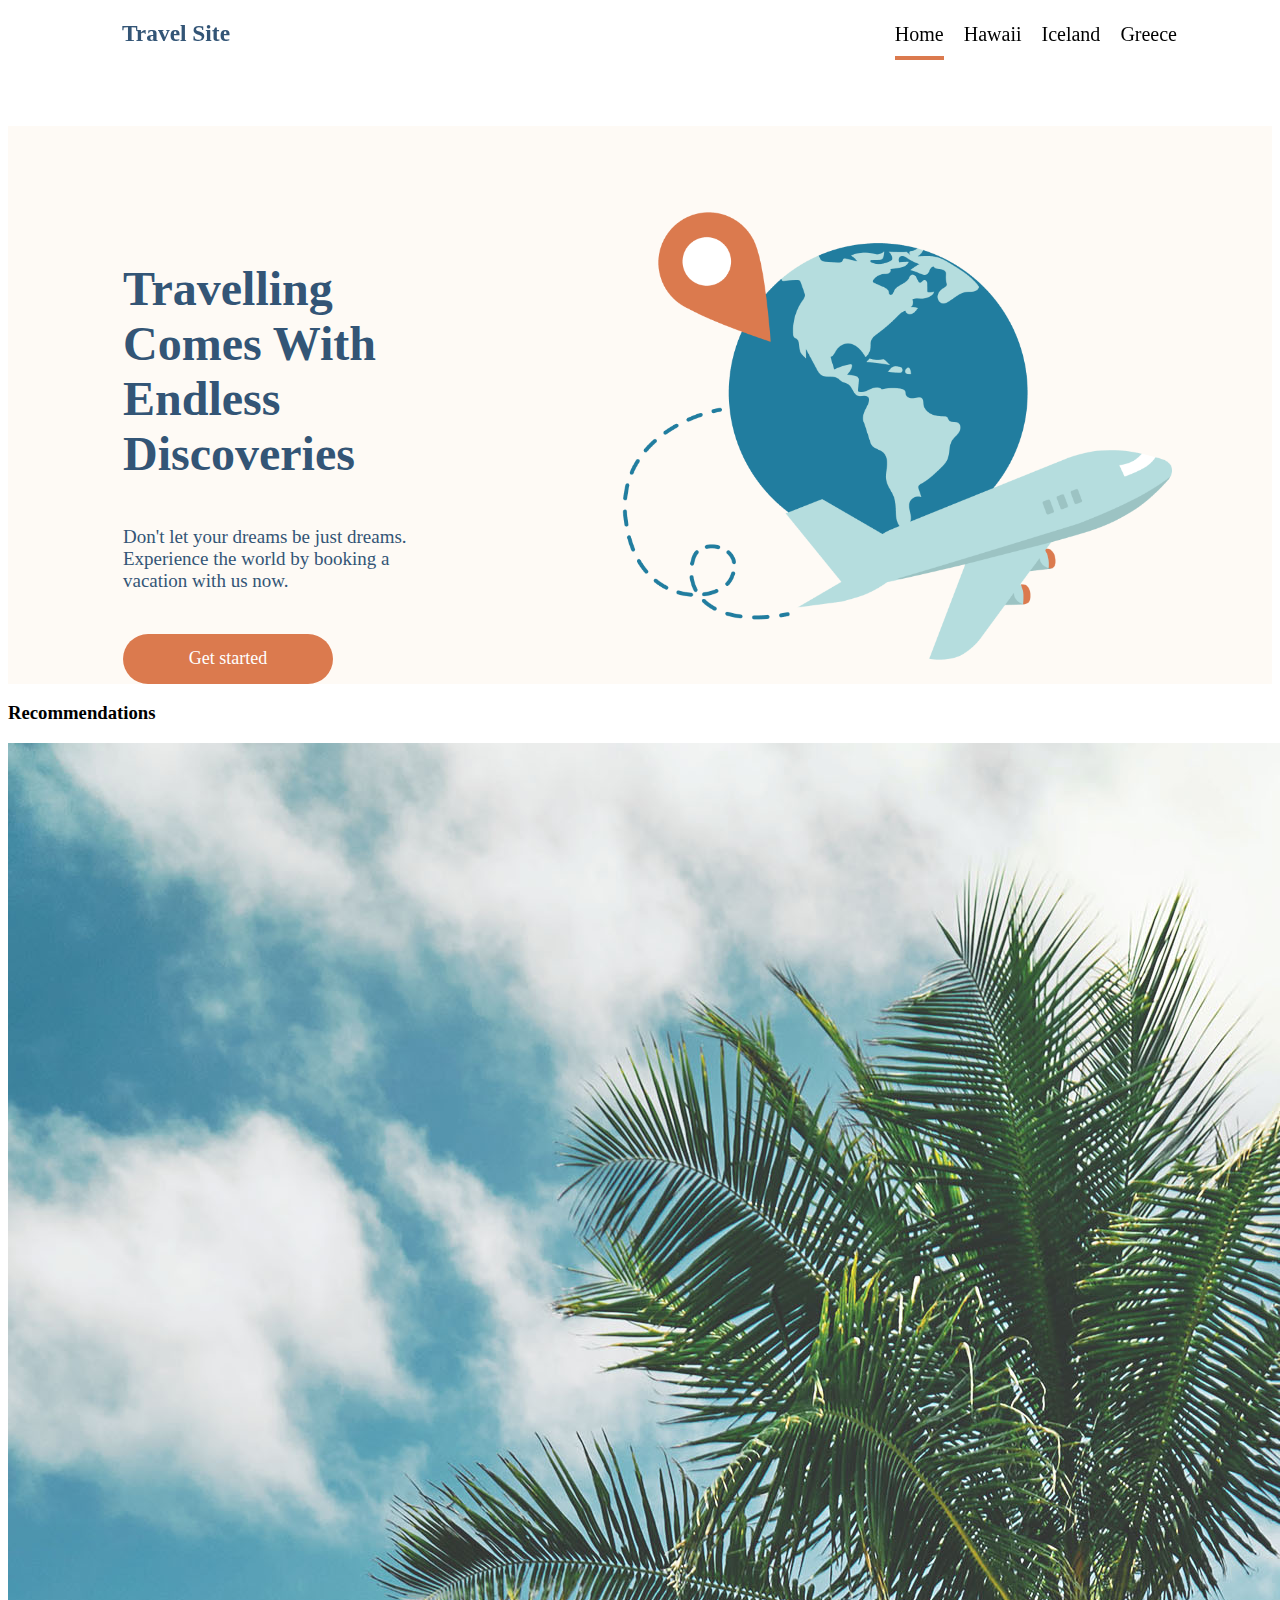
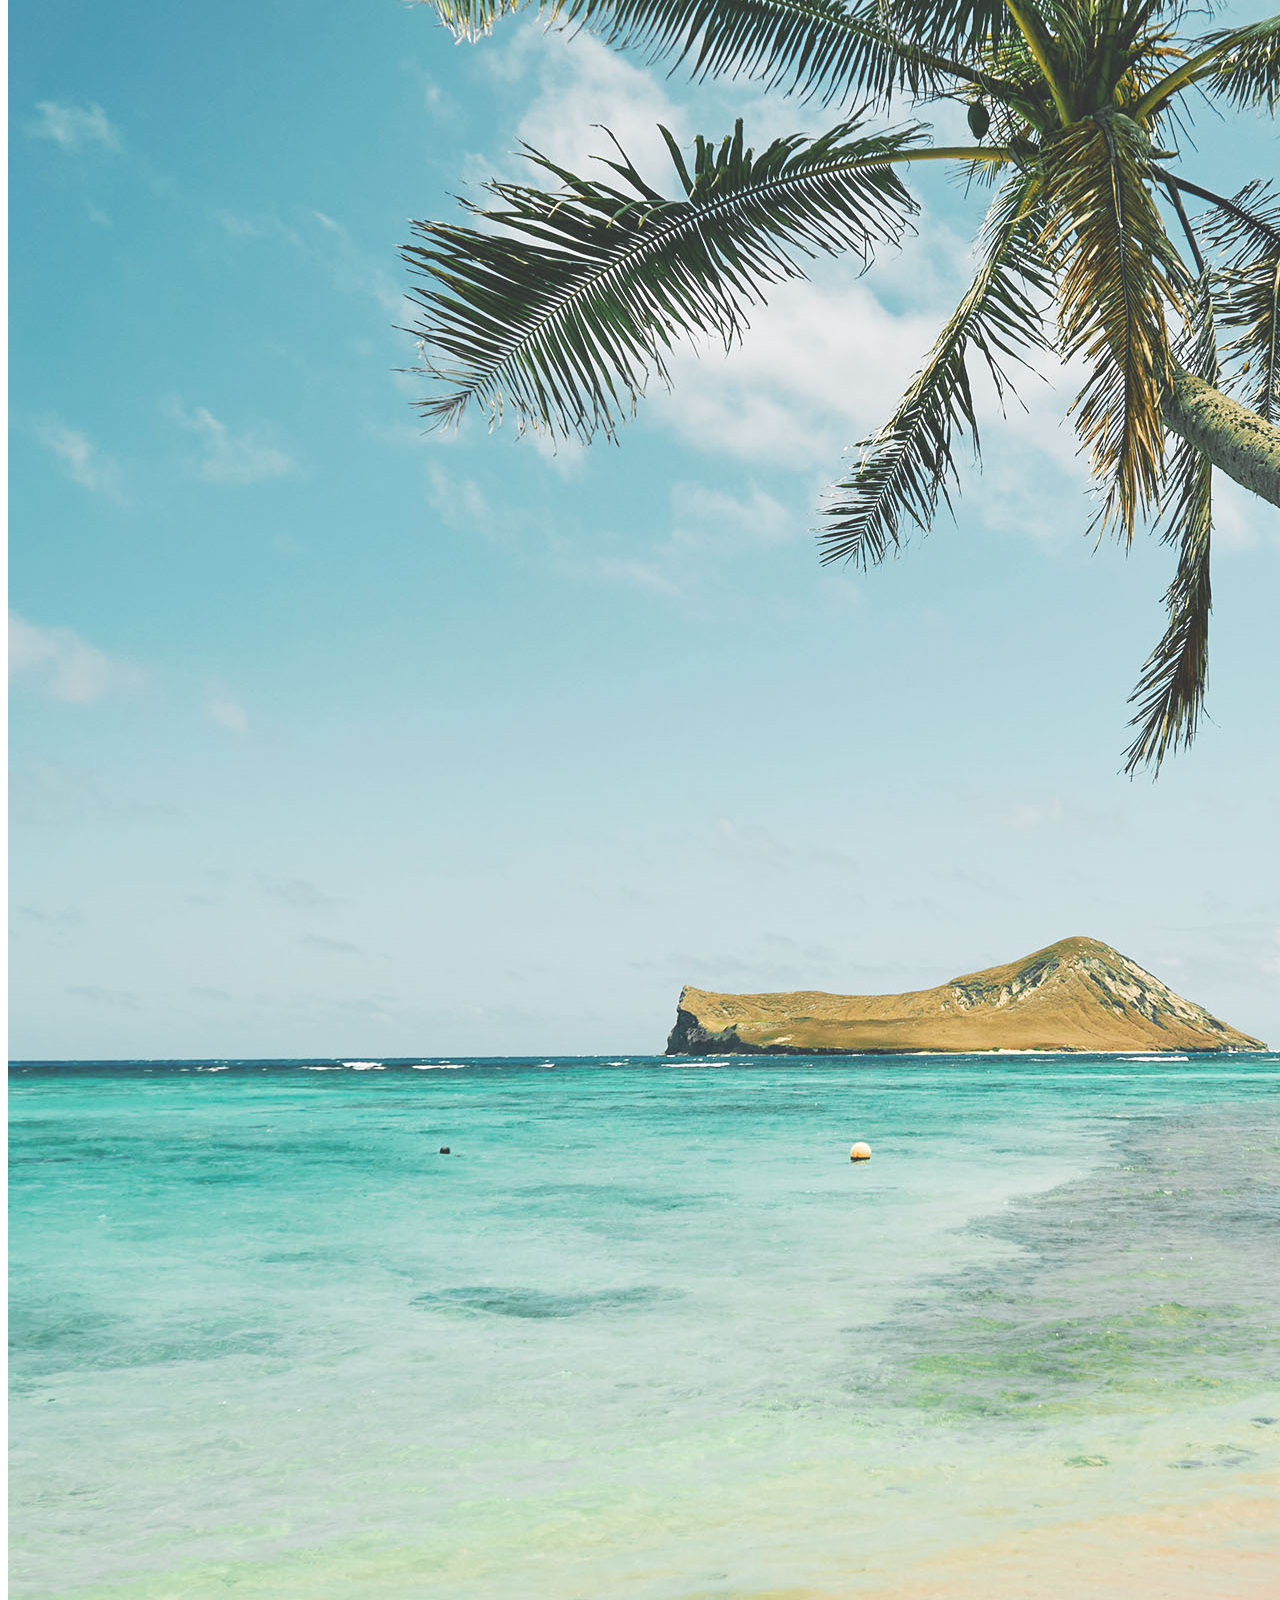
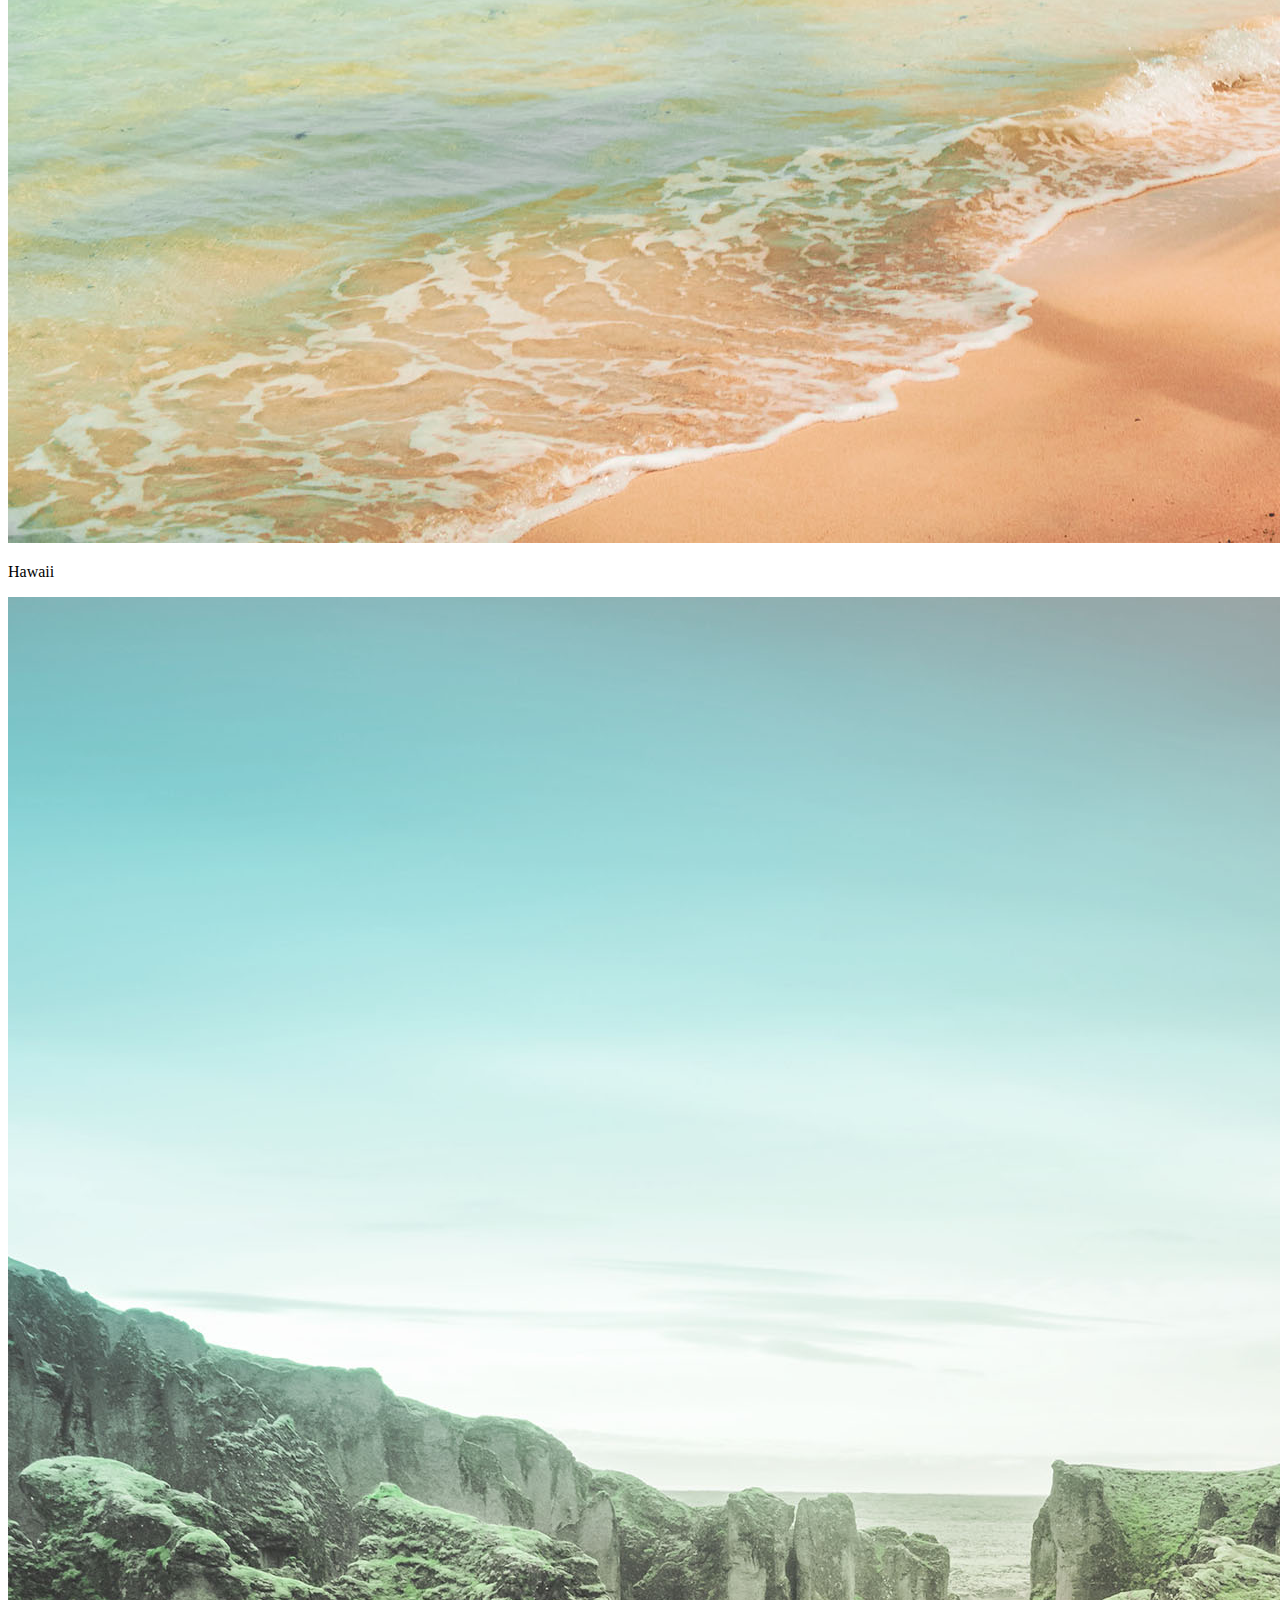
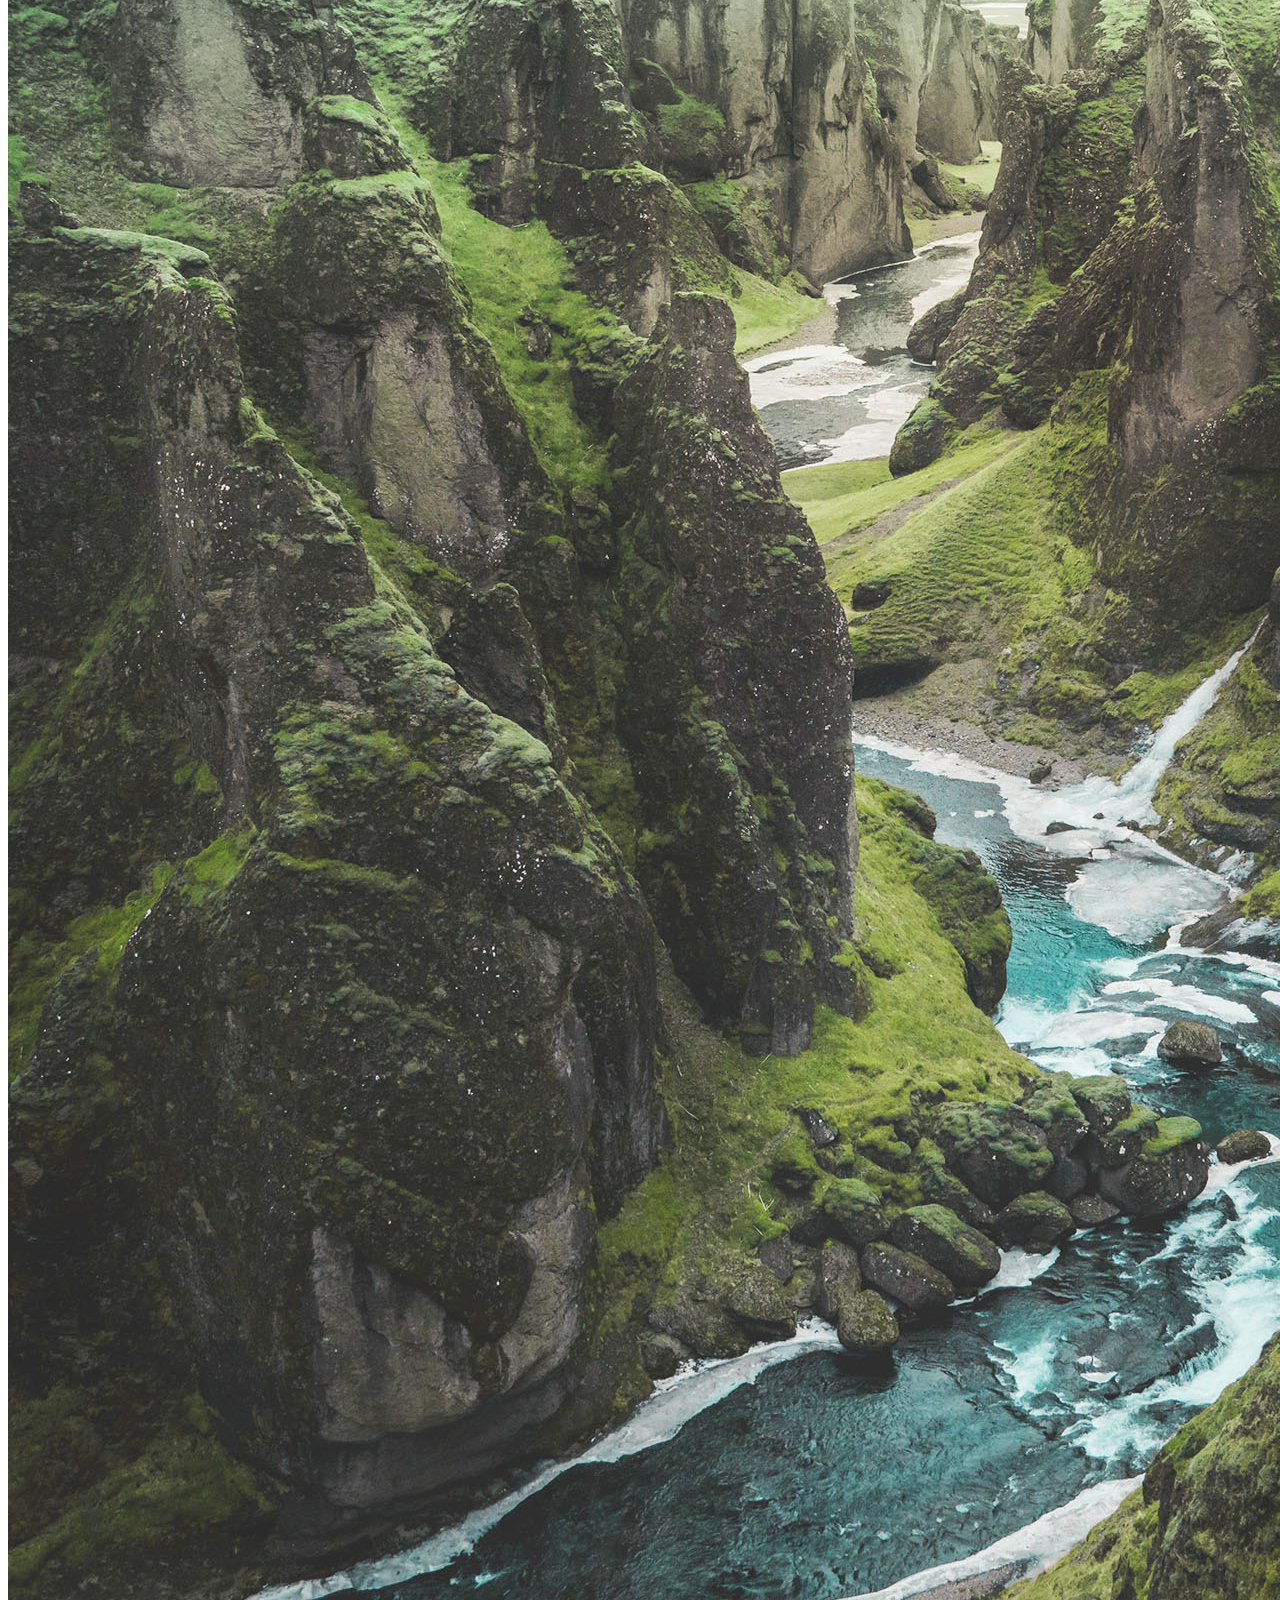
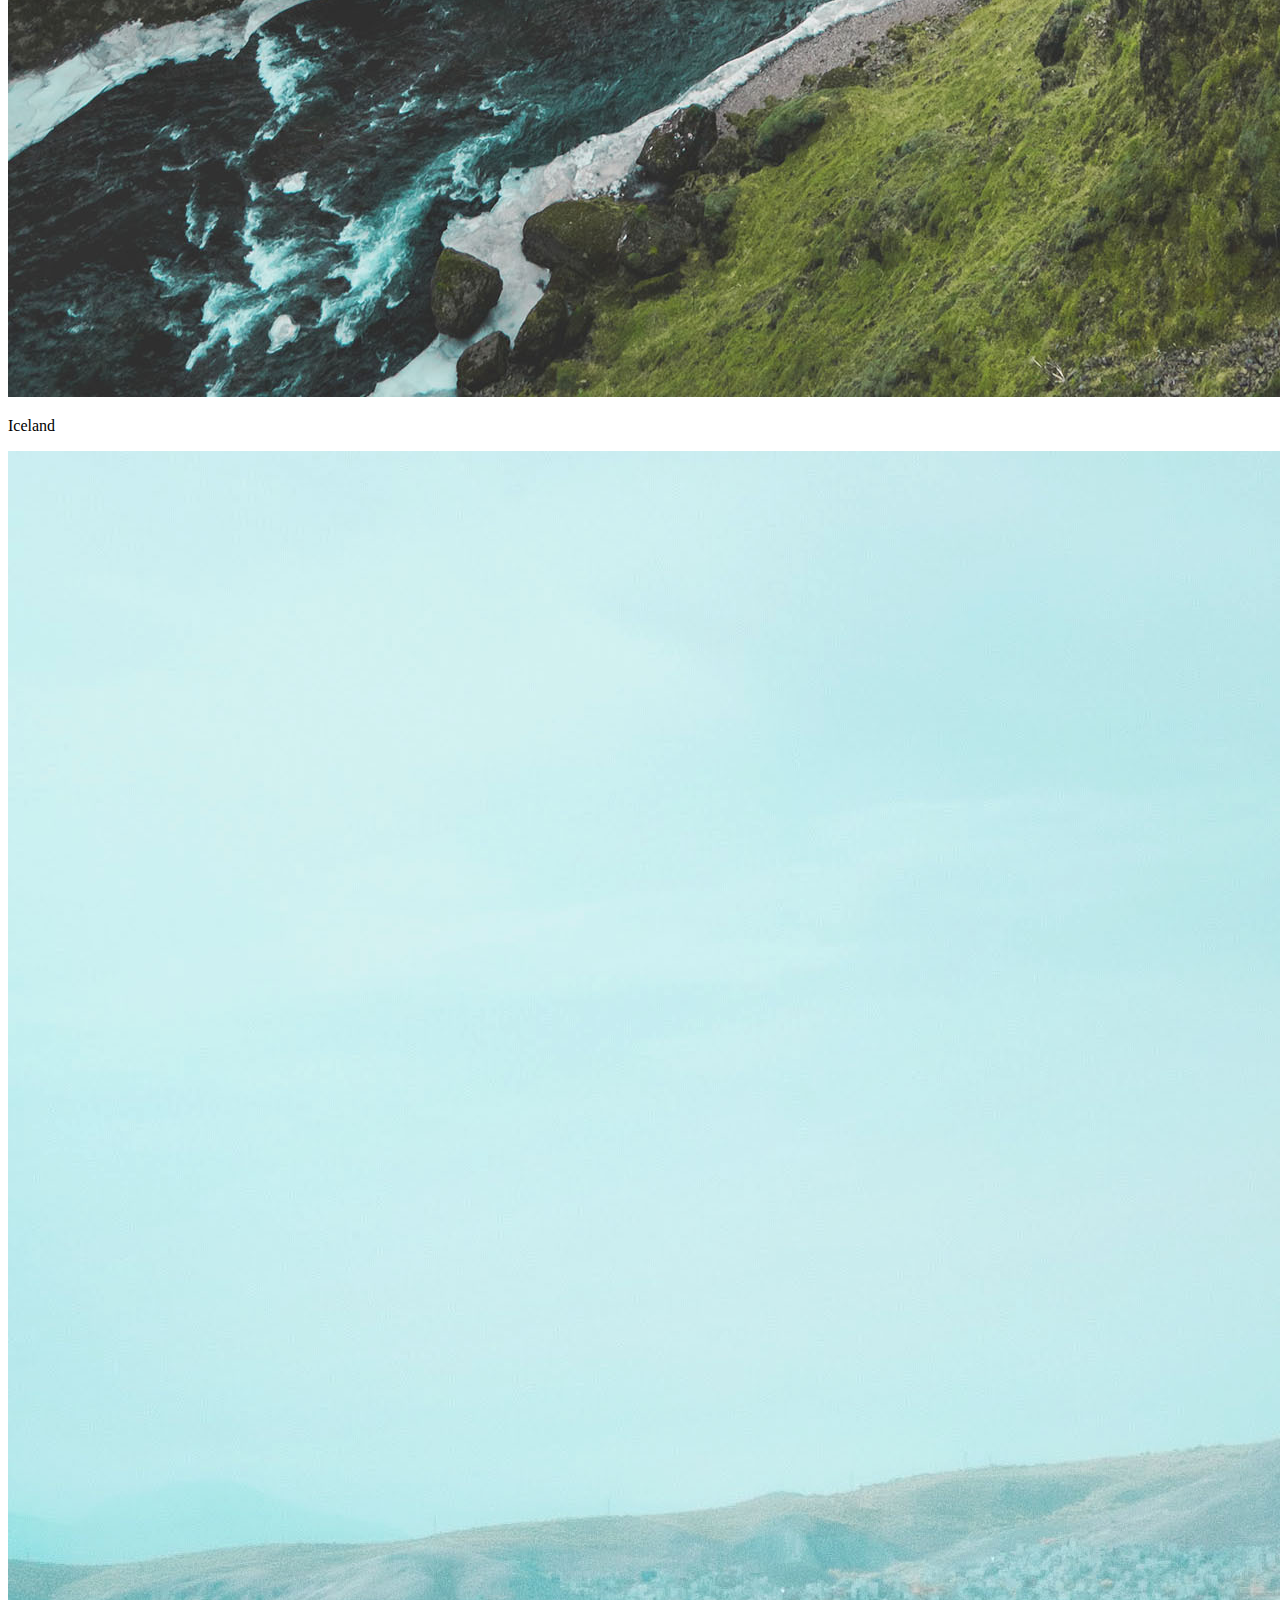
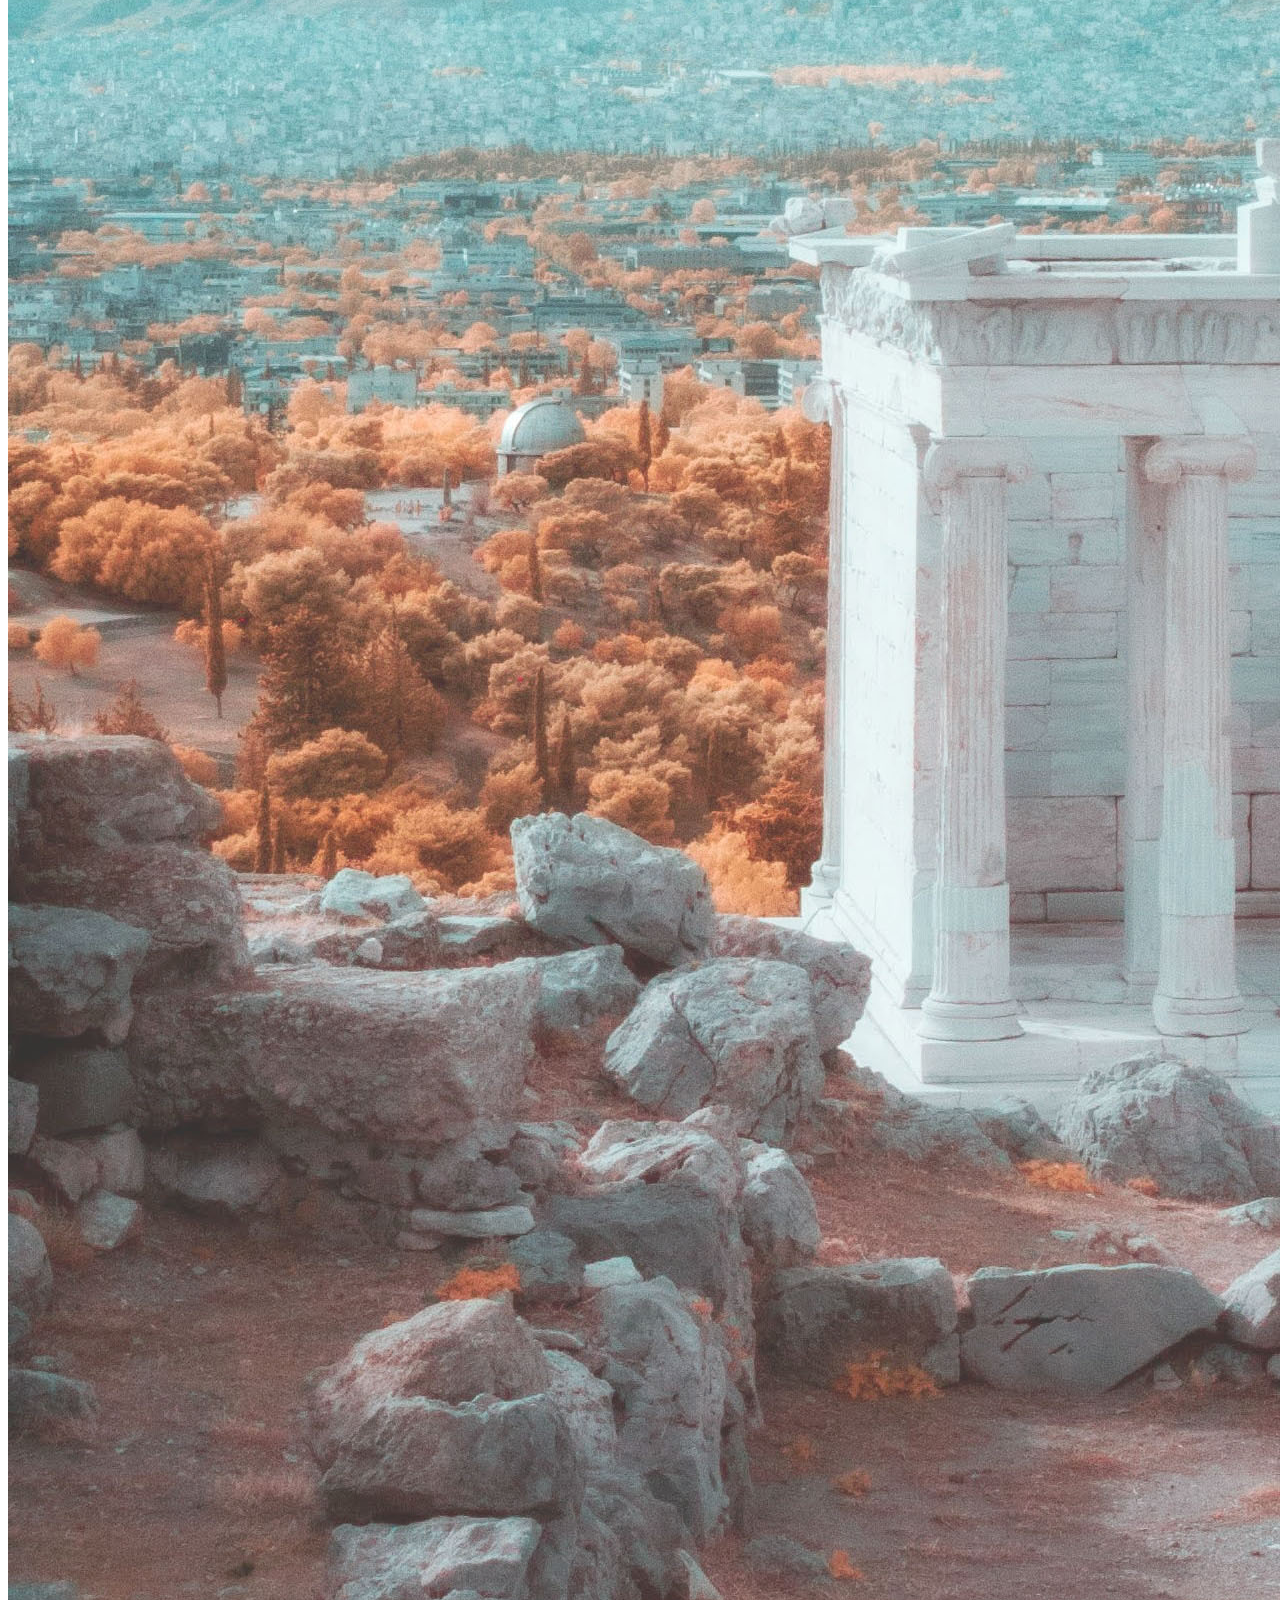
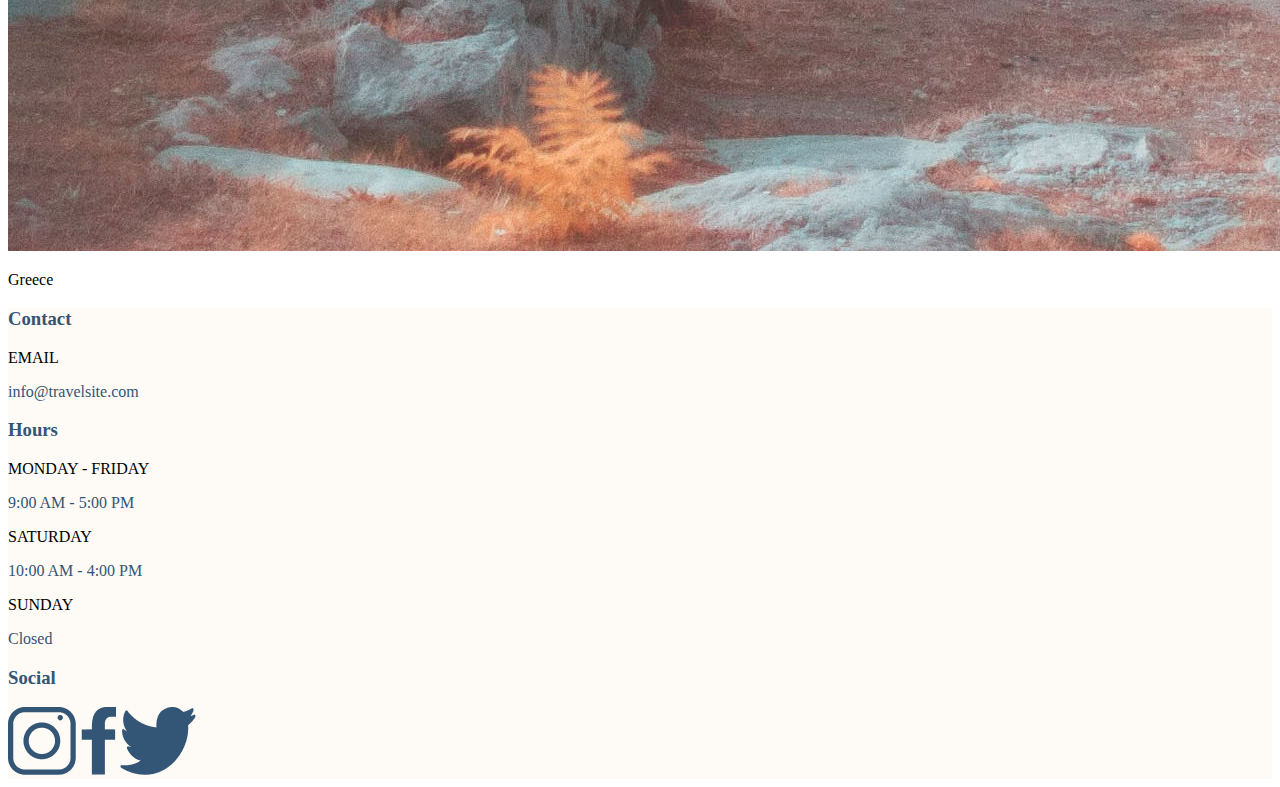
==== commit a1868214: "add code in global and main css files" ====
--- a/index.html
+++ b/index.html
@@ -4,20 +4,20 @@
     <meta charset="UTF-8" />
     <meta name="viewport" content="width=device-width, initial-scale=1.0" />
     <title>Travel Websites</title>
-    <link rel="global.css" href="./css/global.css" />
-    <link rel="main.css" href="./css/main.css" />
+    <link rel="stylesheet" href="./css/global.css" />
+    <link rel="stylesheet" href="./css/main.css" />
   </head>
 
   <body>
     <!-- Header Section -->
     <header class="header">
       <div class="logo">
-        <h3>Travel Sites</h3>
+        <h3>Travel Site</h3>
       </div>
       <!-- navigation bar -->
       <nav class="nav">
         <ul class="nav__list">
-          <li class="nav__item"><a href="">Home</a></li>
+          <li class="nav__item nav__item--highlight"><a href="">Home</a></li>
           <li class="nav__item"><a href="">Hawaii</a></li>
           <li class="nav__item"><a href="">Iceland</a></li>
           <li class="nav__item"><a href="">Greece</a></li>
@@ -27,15 +27,15 @@
 
     <!-- Hero section with description, button, and image -->
     <main>
-      <section class="hero-section">
-        <div class="hero-section__description">
+      <section class="hero">
+        <div class="hero__description">
           <h2>Travelling Comes With Endless Discoveries</h2>
           <p>Don't let your dreams be just dreams. Experience the world by booking a vacation with us now.</p>
           <button type="button">Get started</button>
         </div>
 
-        <div class="hero-section__image">
-          <img src="" alt="hero-image" />
+        <div class="hero__image">
+          <img src="./assets/images/hero.png" alt="hero-image" />
         </div>
       </section>
     </main>
--- a/css/global.css
+++ b/css/global.css
@@ -0,0 +1,64 @@
+*{
+    font-family: Verdana;
+    /* max-width:1280px; */
+}
+
+.header{
+    background-color: #FFFFFF;
+    position:fixed;
+    top:0;
+    width:100%;
+    height:24px;
+    display:flex;
+    flex-direction: row;
+    justify-content: space-between;
+}
+
+.logo{
+    display:inline-block;
+    color:#335576;
+    margin-left: 114px;
+    margin-top: -3px;
+    font-size: 20px;
+}
+
+.nav{
+    display:inline-block;
+}
+
+.nav__list{
+    list-style-type: none;
+    text-align: center;
+    display:flex;
+    justify-content: space-evenly;
+    gap:20px;
+    margin-right: 111px;
+    font-size: 20px;
+    margin-top: 23px;
+}
+
+.nav__item{
+    display:inline;
+}
+
+.nav__item a{
+    text-decoration: none;
+    color:black;
+}
+
+.nav__item--highlight{
+    padding-bottom: 10px;;
+    border-bottom:4px solid #DB7A4E ;
+}
+
+.footer{
+    background-color: #FEFAF5;
+}
+
+.footer__title, .footer__content{
+    color:#335576
+}
+
+footer__subtitle{
+    color:#DB7A4E;
+}--- a/css/main.css
+++ b/css/main.css
@@ -0,0 +1,46 @@
+.hero{
+    margin-top: 14vh;
+    scroll-margin-top:25px;
+    background-color: #FEFAF5;
+    text-align: left;
+    display:flex;
+    justify-content: space-between;
+
+}
+
+.hero__description{
+    color:#335576;
+    margin-top:95px;
+    margin-left:115px;
+    margin-right: 200px;
+}
+
+.hero__description h2{
+    font-size:48px;
+}
+
+.hero__description p{
+    font-size: 19px;
+    padding-top: 5px;
+}
+
+.hero button{
+    background-color: #DB7A4E;
+    color:#FFFFFF;
+    border: none;
+    border-radius: 25px;
+    padding:10px;
+    font-size: 18px;
+    margin-top: 23px;
+    height: 50px;
+    width: 210px;
+    
+}
+
+.hero__image img{
+    width: 550px;
+    height: auto;
+    margin-right: 100px;
+    margin-top: 75px;
+}
+
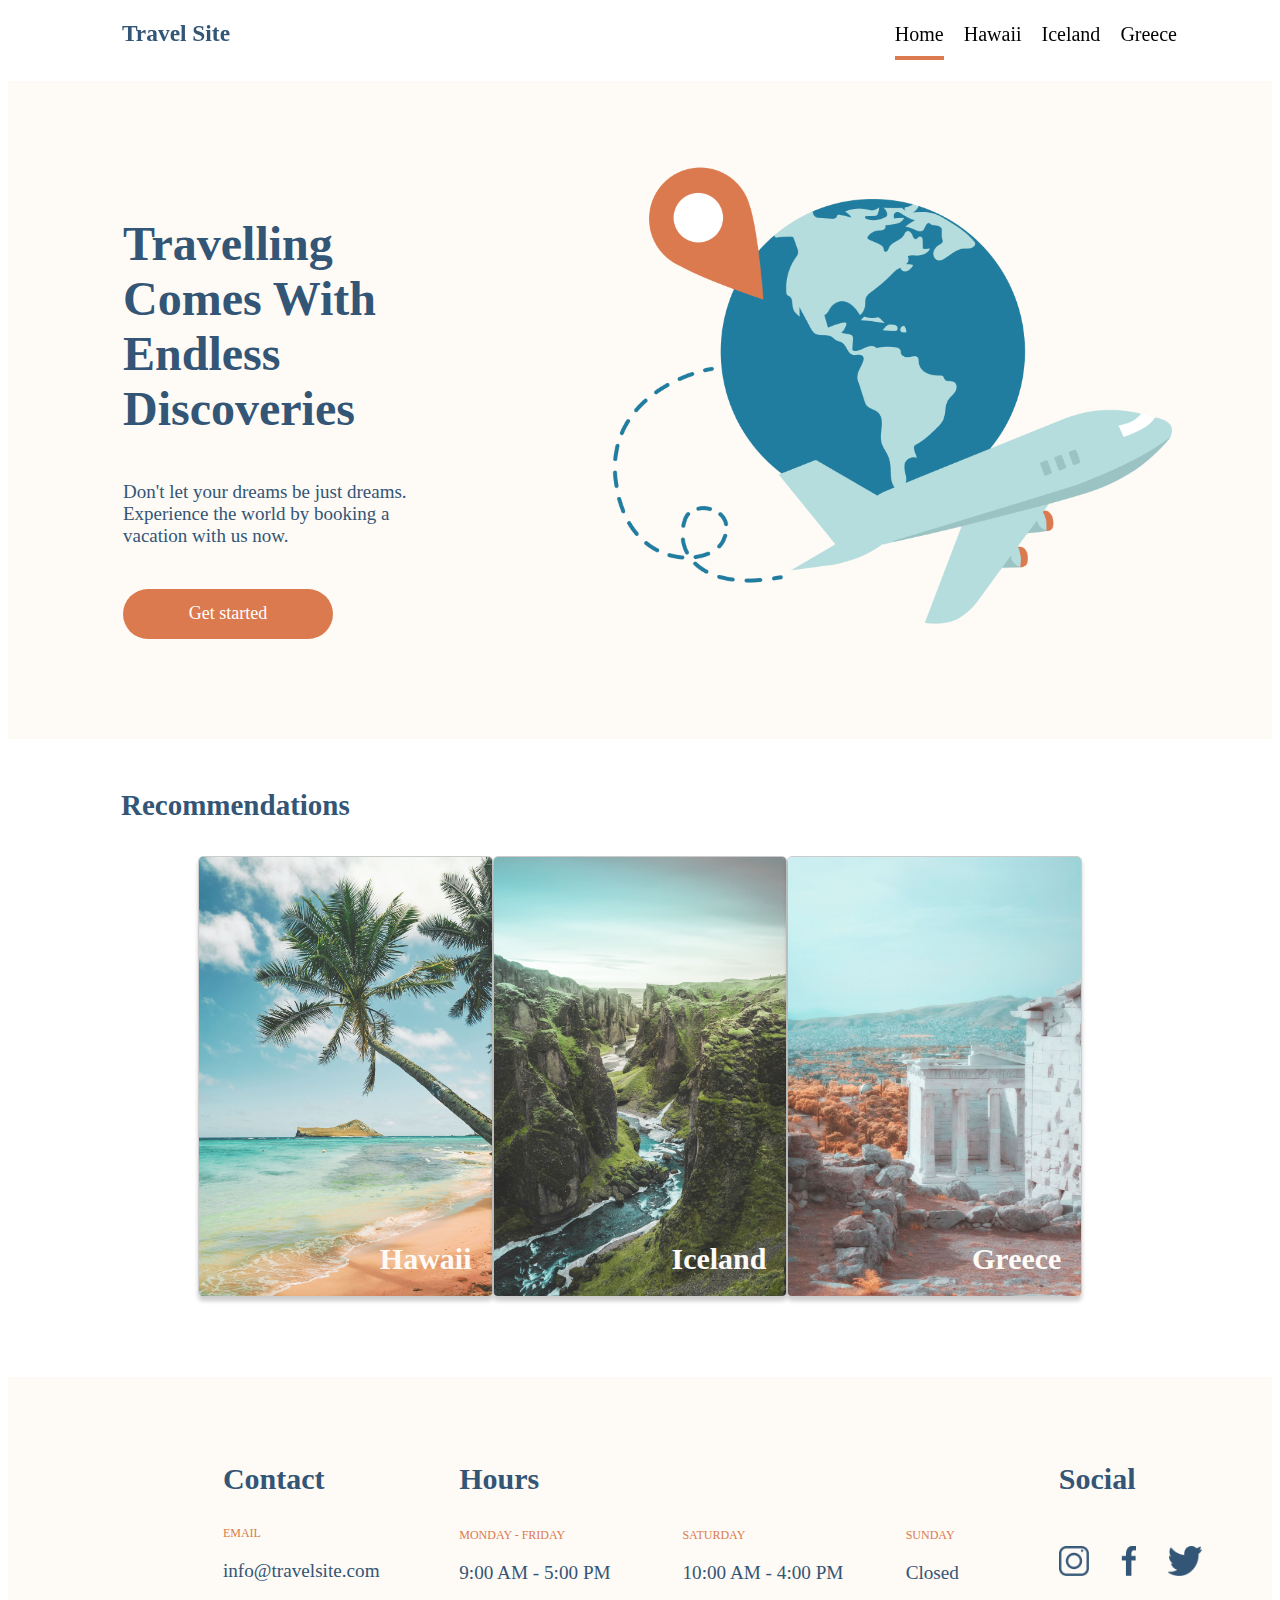
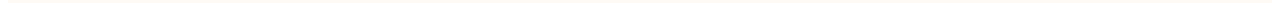
==== commit a92749f3: "finish main and header/footer" ====
--- a/index.html
+++ b/index.html
@@ -42,54 +42,68 @@
 
     <!-- recommendations section with three destination cards -->
     <section class="recommend">
-      <h3 class="recommend__title">Recommendations</h3>
-      <div class="recommend__card hawaii">
-        <a href="./pages/hawaii.html"><img src="./assets/images/hawaii.jpg" alt="Hawaii_img" /></a>
-        <p class="recommend__card--dest-name">Hawaii</p>
-      </div>
-      <div class="recommend__card iceland">
-        <a href="./pages/iceland.html"><img src="./assets/images/iceland.jpg" alt="Iceland_img" /></a>
-        <p class="recommend__card--dest-name">Iceland</p>
-      </div>
-      <div class="recommend__card greece">
-        <a href="./pages/greece.html"><img src="./assets/images/greece.jpg" alt="Greece_img" /></a>
-        <p class="recommend__card--dest-name">Greece</p>
-      </div>
+      <h2 class="recommend__title">Recommendations</h2>
+      <section class="recommend__card">
+        <div class="recommend__card--element hawaii">
+          <a href="./pages/hawaii.html">
+            <img src="./assets/images/hawaii.jpg" alt="Hawaii_img" />
+            <p class="recommend__card--dest-name">Hawaii</p>
+          </a>
+        </div>
+        <div class="recommend__card--element iceland">
+          <a href="./pages/iceland.html">
+            <img src="./assets/images/iceland.jpg" alt="Iceland_img" />
+            <p class="recommend__card--dest-name">Iceland</p>
+          </a>
+        </div>
+        <div class="recommend__card--element greece">
+          <a href="./pages/greece.html">
+            <img src="./assets/images/greece.jpg" alt="Greece_img" />
+            <p class="recommend__card--dest-name">Greece</p>
+          </a>
+        </div>
+      </section>
     </section>
   </body>
 
   <!-- footer with contact, hours, and social -->
   <footer class="footer">
-    <!-- Contact section -->
-    <section class="contact">
-      <h3 class="footer__title">Contact</h3>
-      <p class="footer__subtitle">EMAIL</p>
-      <p class="footer__content">info@travelsite.com</p>
-    </section>
+    <div class="footer-flex">
+      <!-- Contact section -->
+      <section class="contact">
+        <h3 class="footer__title">Contact</h3>
+        <p class="footer__subtitle">EMAIL</p>
+        <p class="footer__content">info@travelsite.com</p>
+      </section>
 
-    <!-- Hours Section with three division for days/hours-->
-    <section class="hours">
-      <h3 class="footer__title">Hours</h3>
-      <div class="hours__days">
-        <p class="footer__subtitle">MONDAY - FRIDAY</p>
-        <p class="footer__content">9:00 AM - 5:00 PM</p>
-      </div>
-      <div class="hours__days">
-        <p class="footer__subtitle">SATURDAY</p>
-        <p class="footer__content">10:00 AM - 4:00 PM</p>
-      </div>
-      <div class="hours__days">
-        <p class="footer__subtitle">SUNDAY</p>
-        <p class="footer__content">Closed</p>
-      </div>
-    </section>
+      <!-- Hours Section with three division for days/hours-->
+      <section class="hours">
+        <h3 class="footer__title">Hours</h3>
+        <div class="hours-flex">
+          <div class="hours__days">
+            <p class="footer__subtitle">MONDAY - FRIDAY</p>
+            <p class="footer__content">9:00 AM - 5:00 PM</p>
+          </div>
+          <div class="hours__days">
+            <p class="footer__subtitle">SATURDAY</p>
+            <p class="footer__content">10:00 AM - 4:00 PM</p>
+          </div>
+          <div class="hours__days--reduce">
+            <p class="footer__subtitle">SUNDAY</p>
+            <p class="footer__content">Closed</p>
+          </div>
+        </div>
+      </section>
 
-    <!-- Social section with three logos -->
-    <section class="social">
-      <h3 class="footer__title">Social</h3>
-      <a href="https://www.instagram.com/"><img src="./assets/images/icon-instagram.png" alt="ins-icon" /></a>
-      <a href="https://www.facebook.com/"><img src="./assets/images/icon-facebook.png" alt="ins-facebook" /></a>
-      <a href="https://twitter.com/"><img src="./assets/images/icon-twitter.png" alt="ins-twitter" /></a>
-    </section>
+      <!-- Social section with three logos -->
+      <section class="social">
+        <h3 class="footer__title">Social</h3>
+        <div class="social__icon">
+          <a href="https://www.instagram.com/"><img src="./assets/images/icon-instagram.png" alt="ins-icon" /></a>
+          <a href="https://www.facebook.com/"><img src="./assets/images/icon-facebook.png" alt="ins-facebook" /></a>
+          <a href="https://twitter.com/"><img src="./assets/images/icon-twitter.png" alt="ins-twitter" /></a>
+        </div>
+      </section>
+    </div>
   </footer>
 </html>
--- a/css/global.css
+++ b/css/global.css
@@ -53,12 +53,64 @@
 
 .footer{
     background-color: #FEFAF5;
+    width:100%;
+    padding-top: 55px;
 }
 
-.footer__title, .footer__content{
-    color:#335576
+.footer-flex{
+    padding:0 20% 0 17%;
+    display:flex;
+    flex-direction: row;
+    justify-content: space-between; 
+    gap:10%;
 }
 
-footer__subtitle{
+.footer__title{
+    color:#335576;
+    vertical-align: top;
+    padding:0;
+    font-size:30px;
+}
+
+.footer__subtitle{
     color:#DB7A4E;
-}+    font-size:12px;
+}
+
+.footer__content{
+    color:#335576;
+    font-size:1.2rem;
+}
+
+.hours-flex{
+    display:flex;
+    flex-direction: row;
+    justify-content: space-around;
+    gap:4%;
+    padding:0;
+    margin-top:-2%;
+}
+
+.hours__days{
+    width:220px;
+    vertical-align: top;
+}
+
+.hours__days--reduce{
+    width:80px;
+}
+
+.social__icon{
+    display:flex;
+    justify-content: space-evenly;
+    gap:40%;
+    align-items:end;
+    margin-top:50px;
+    
+}
+
+.social img{
+    width:auto;
+    height:30px;
+}
+
--- a/css/main.css
+++ b/css/main.css
@@ -1,6 +1,7 @@
 .hero{
-    margin-top: 14vh;
-    scroll-margin-top:25px;
+    margin-top: 9vh;
+    scroll-margin-top:30px;
+    padding-bottom: 100px;
     background-color: #FEFAF5;
     text-align: left;
     display:flex;
@@ -38,9 +39,53 @@
 }
 
 .hero__image img{
-    width: 550px;
+    width: 560px;
     height: auto;
     margin-right: 100px;
     margin-top: 75px;
 }
 
+.recommend__title{
+    color:#335576;
+    font-size: 29px;
+    margin-left: 113px;
+    margin-top: 50px;
+    margin-bottom: 34px;
+}
+
+.recommend__card{
+    display: flex;
+    flex-direction: row;
+    justify-content: space-around;
+    padding: 0 15%;
+    padding-bottom:80px;
+}
+
+.recommend__card--element{
+    border: 1px solid rgba(0, 0, 0, 0.2);
+    border-radius: 5px;
+    box-shadow: 0px 4px 4px rgba(0, 0, 0, 0.2);
+    width: 340px;
+    position:relative;
+    overflow: hidden;
+}
+
+.recommend__card--element img{
+    max-width:100%;
+    height:auto;
+    vertical-align: bottom;
+}
+
+.recommend__card--dest-name{
+    position: absolute;
+    bottom: 0; 
+    right: 0; 
+    z-index:1;
+    color:#FEFAF5;
+    font-size:30px;
+    padding-right:20px;
+    margin-bottom: 20px;
+    font-weight: bold;
+
+}
+
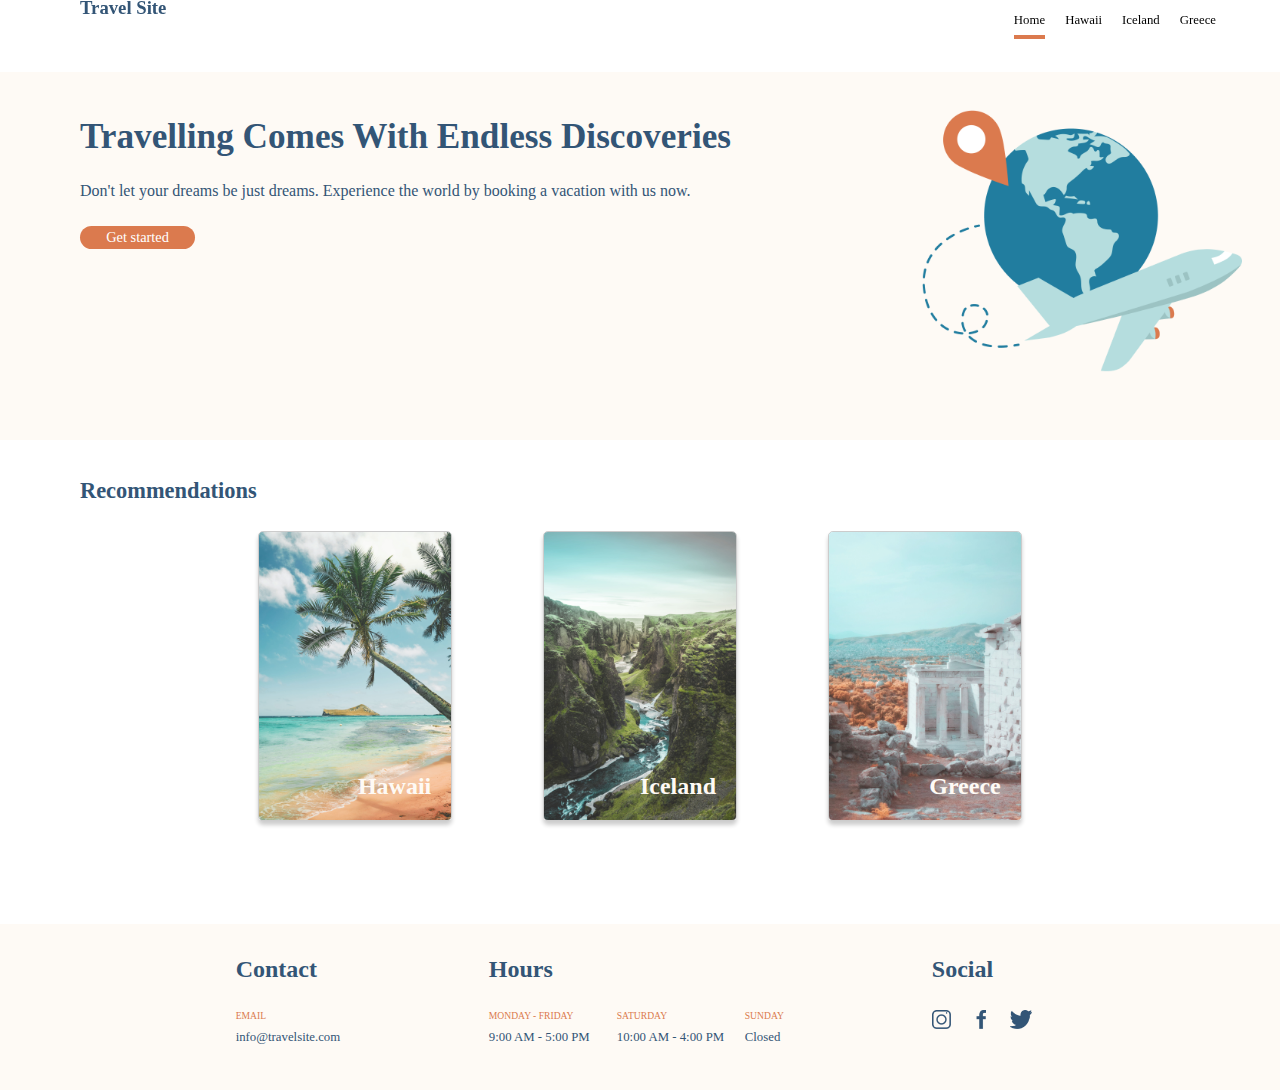
==== commit 99444815: "change unit to relative and fit 1280px width" ====
--- a/index.html
+++ b/index.html
@@ -73,7 +73,7 @@
       <section class="contact">
         <h3 class="footer__title">Contact</h3>
         <p class="footer__subtitle">EMAIL</p>
-        <p class="footer__content">info@travelsite.com</p>
+        <a href="info@travelsite.com"><p class="footer__content">info@travelsite.com</p></a>
       </section>
 
       <!-- Hours Section with three division for days/hours-->
--- a/css/global.css
+++ b/css/global.css
@@ -1,6 +1,8 @@
 *{
     font-family: Verdana;
-    /* max-width:1280px; */
+    max-width:1280px; 
+    margin:0;
+    padding:0;
 }
 
 .header{
@@ -8,7 +10,7 @@
     position:fixed;
     top:0;
     width:100%;
-    height:24px;
+    height:8vh;
     display:flex;
     flex-direction: row;
     justify-content: space-between;
@@ -17,9 +19,9 @@
 .logo{
     display:inline-block;
     color:#335576;
-    margin-left: 114px;
+    margin-left: 6.25vw;
     margin-top: -3px;
-    font-size: 20px;
+    font-size: 1rem;
 }
 
 .nav{
@@ -31,10 +33,10 @@
     text-align: center;
     display:flex;
     justify-content: space-evenly;
-    gap:20px;
-    margin-right: 111px;
-    font-size: 20px;
-    margin-top: 23px;
+    gap:1.25rem;
+    margin-right: 5vw;
+    font-size: .8rem;
+    margin-top: 1vw;
 }
 
 .nav__item{
@@ -47,57 +49,66 @@
 }
 
 .nav__item--highlight{
-    padding-bottom: 10px;;
+    padding-bottom: 0.6vw;
     border-bottom:4px solid #DB7A4E ;
 }
 
 .footer{
     background-color: #FEFAF5;
     width:100%;
-    padding-top: 55px;
+    padding-top: 3.5vh;
 }
 
 .footer-flex{
-    padding:0 20% 0 17%;
+    padding:0 18% 0 10%;
     display:flex;
     flex-direction: row;
-    justify-content: space-between; 
+    justify-content: space-evenly; 
     gap:10%;
+    padding-bottom:5vh;
 }
 
 .footer__title{
     color:#335576;
     vertical-align: top;
     padding:0;
-    font-size:30px;
+    font-size:1.5rem;
+    margin-bottom:3vh;
 }
 
 .footer__subtitle{
     color:#DB7A4E;
-    font-size:12px;
+    font-size:0.6rem;
 }
 
 .footer__content{
     color:#335576;
-    font-size:1.2rem;
+    font-size:0.8rem;
+    margin-top:1vh;
+}
+
+.contact{
+    padding-left: 4vw;
+}
+
+.contact a{
+    text-decoration: none;
 }
 
 .hours-flex{
     display:flex;
     flex-direction: row;
     justify-content: space-around;
-    gap:4%;
     padding:0;
-    margin-top:-2%;
 }
 
 .hours__days{
-    width:220px;
+    width:10vw;
     vertical-align: top;
 }
 
 .hours__days--reduce{
-    width:80px;
+    width:3vw;
 }
 
 .social__icon{
@@ -105,12 +116,11 @@
     justify-content: space-evenly;
     gap:40%;
     align-items:end;
-    margin-top:50px;
     
 }
 
 .social img{
     width:auto;
-    height:30px;
+    height:1.5vw;
 }
 
--- a/css/main.css
+++ b/css/main.css
@@ -1,7 +1,7 @@
 .hero{
-    margin-top: 9vh;
-    scroll-margin-top:30px;
-    padding-bottom: 100px;
+    margin-top: 8vh;
+    scroll-margin-top:8vh;
+    padding-bottom: 5vw;
     background-color: #FEFAF5;
     text-align: left;
     display:flex;
@@ -11,18 +11,19 @@
 
 .hero__description{
     color:#335576;
-    margin-top:95px;
-    margin-left:115px;
-    margin-right: 200px;
+    margin-top:3.5vw;
+    margin-left:6.25vw;
+    margin-right: 5vw;
 }
 
 .hero__description h2{
-    font-size:48px;
+    font-size:2.2rem;
+    padding-right: 5vw;
 }
 
 .hero__description p{
-    font-size: 19px;
-    padding-top: 5px;
+    font-size: 1rem;
+    padding-top: 2vw;
 }
 
 .hero button{
@@ -30,42 +31,43 @@
     color:#FFFFFF;
     border: none;
     border-radius: 25px;
-    padding:10px;
-    font-size: 18px;
-    margin-top: 23px;
-    height: 50px;
-    width: 210px;
+    font-size: .9rem;
+    margin-top: 2vw;
+    height: 1.8vw;
+    width: 9vw;
+    text-align: center;
     
 }
 
 .hero__image img{
-    width: 560px;
+    width: 25vw;
     height: auto;
-    margin-right: 100px;
-    margin-top: 75px;
+    margin-right: 3vw;
+    margin-top: 2.5vw;
 }
 
 .recommend__title{
     color:#335576;
-    font-size: 29px;
-    margin-left: 113px;
-    margin-top: 50px;
-    margin-bottom: 34px;
+    font-size: 1.4rem;
+    margin-left: 6.25vw;
+    margin-top: 3vw;
+    margin-bottom: 1vw;
 }
 
 .recommend__card{
     display: flex;
     flex-direction: row;
     justify-content: space-around;
-    padding: 0 15%;
-    padding-bottom:80px;
+    padding: 1.5vh 18%;
+    gap:35px;
+    margin-bottom:10vh;
 }
 
 .recommend__card--element{
     border: 1px solid rgba(0, 0, 0, 0.2);
     border-radius: 5px;
     box-shadow: 0px 4px 4px rgba(0, 0, 0, 0.2);
-    width: 340px;
+    width: 15vw;
     position:relative;
     overflow: hidden;
 }
@@ -82,7 +84,7 @@
     right: 0; 
     z-index:1;
     color:#FEFAF5;
-    font-size:30px;
+    font-size:1.5rem;
     padding-right:20px;
     margin-bottom: 20px;
     font-weight: bold;
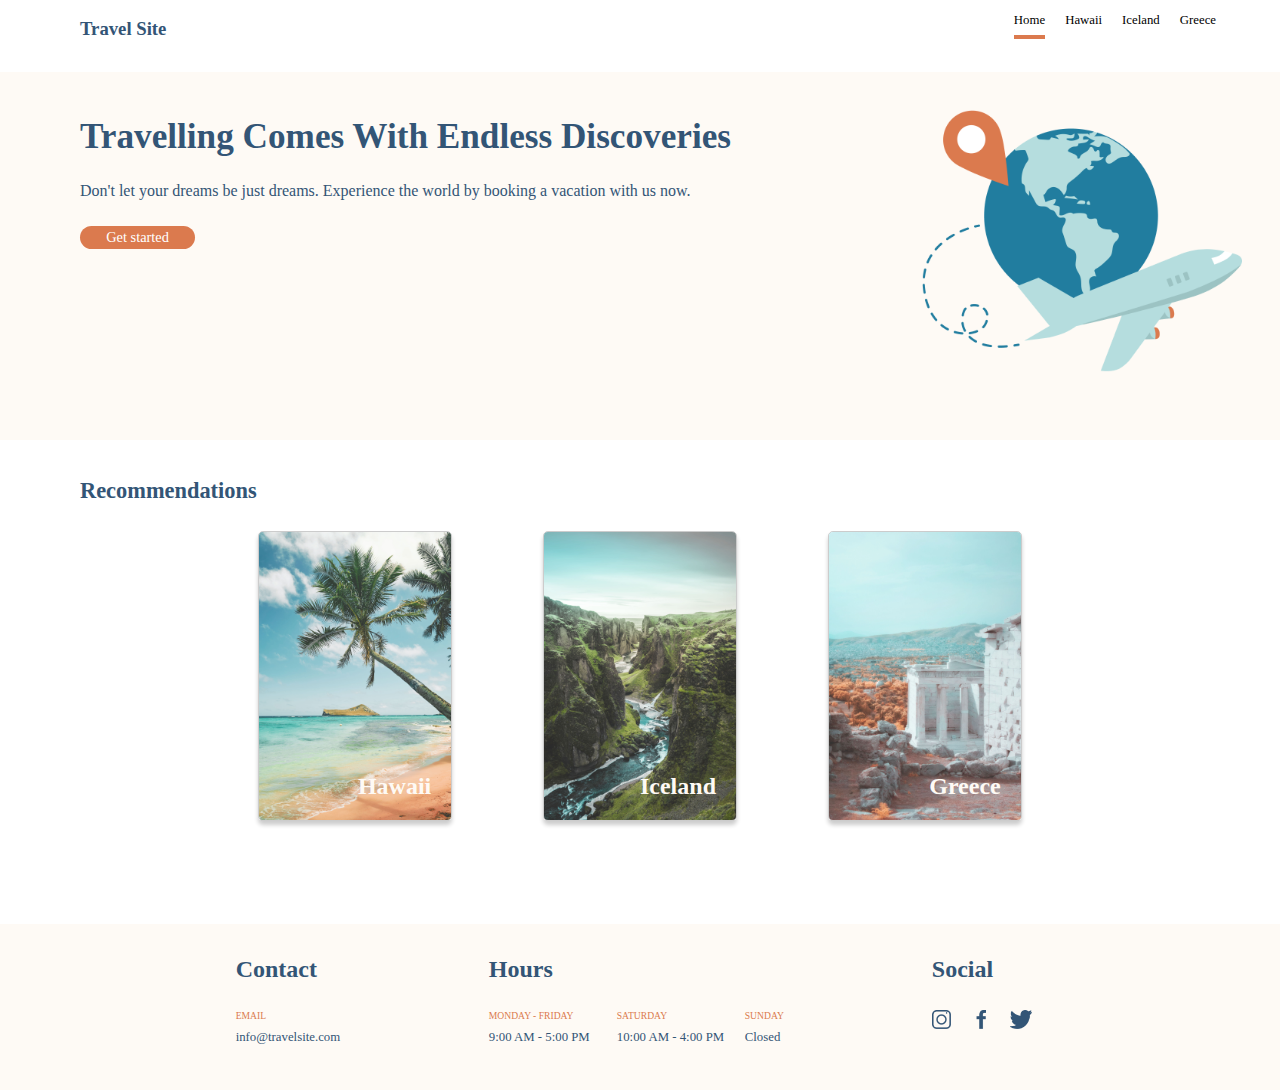
==== commit e48c1773: "add code for destinations.css,probably finished" ====
--- a/index.html
+++ b/index.html
@@ -17,10 +17,10 @@
       <!-- navigation bar -->
       <nav class="nav">
         <ul class="nav__list">
-          <li class="nav__item nav__item--highlight"><a href="">Home</a></li>
-          <li class="nav__item"><a href="">Hawaii</a></li>
-          <li class="nav__item"><a href="">Iceland</a></li>
-          <li class="nav__item"><a href="">Greece</a></li>
+          <li class="nav__item nav__item--highlight"><a href="./index.html">Home</a></li>
+          <li class="nav__item"><a href="./pages/hawaii.html">Hawaii</a></li>
+          <li class="nav__item"><a href="./pages/iceland.html">Iceland</a></li>
+          <li class="nav__item"><a href="./pages/greece.html">Greece</a></li>
         </ul>
       </nav>
     </header>
@@ -64,46 +64,46 @@
         </div>
       </section>
     </section>
+
+    <!-- footer with contact, hours, and social -->
+    <footer class="footer">
+      <div class="footer-flex">
+        <!-- Contact section -->
+        <section class="contact">
+          <h3 class="footer__title">Contact</h3>
+          <p class="footer__subtitle">EMAIL</p>
+          <a href="info@travelsite.com"><p class="footer__content">info@travelsite.com</p></a>
+        </section>
+
+        <!-- Hours Section with three division for days/hours-->
+        <section class="hours">
+          <h3 class="footer__title">Hours</h3>
+          <div class="hours-flex">
+            <div class="hours__days">
+              <p class="footer__subtitle">MONDAY - FRIDAY</p>
+              <p class="footer__content">9:00 AM - 5:00 PM</p>
+            </div>
+            <div class="hours__days">
+              <p class="footer__subtitle">SATURDAY</p>
+              <p class="footer__content">10:00 AM - 4:00 PM</p>
+            </div>
+            <div class="hours__days--reduce">
+              <p class="footer__subtitle">SUNDAY</p>
+              <p class="footer__content">Closed</p>
+            </div>
+          </div>
+        </section>
+
+        <!-- Social section with three logos -->
+        <section class="social">
+          <h3 class="footer__title">Social</h3>
+          <div class="social__icon">
+            <a href="https://www.instagram.com/"><img src="./assets/images/icon-instagram.png" alt="ins-icon" /></a>
+            <a href="https://www.facebook.com/"><img src="./assets/images/icon-facebook.png" alt="ins-facebook" /></a>
+            <a href="https://twitter.com/"><img src="./assets/images/icon-twitter.png" alt="ins-twitter" /></a>
+          </div>
+        </section>
+      </div>
+    </footer>
   </body>
-
-  <!-- footer with contact, hours, and social -->
-  <footer class="footer">
-    <div class="footer-flex">
-      <!-- Contact section -->
-      <section class="contact">
-        <h3 class="footer__title">Contact</h3>
-        <p class="footer__subtitle">EMAIL</p>
-        <a href="info@travelsite.com"><p class="footer__content">info@travelsite.com</p></a>
-      </section>
-
-      <!-- Hours Section with three division for days/hours-->
-      <section class="hours">
-        <h3 class="footer__title">Hours</h3>
-        <div class="hours-flex">
-          <div class="hours__days">
-            <p class="footer__subtitle">MONDAY - FRIDAY</p>
-            <p class="footer__content">9:00 AM - 5:00 PM</p>
-          </div>
-          <div class="hours__days">
-            <p class="footer__subtitle">SATURDAY</p>
-            <p class="footer__content">10:00 AM - 4:00 PM</p>
-          </div>
-          <div class="hours__days--reduce">
-            <p class="footer__subtitle">SUNDAY</p>
-            <p class="footer__content">Closed</p>
-          </div>
-        </div>
-      </section>
-
-      <!-- Social section with three logos -->
-      <section class="social">
-        <h3 class="footer__title">Social</h3>
-        <div class="social__icon">
-          <a href="https://www.instagram.com/"><img src="./assets/images/icon-instagram.png" alt="ins-icon" /></a>
-          <a href="https://www.facebook.com/"><img src="./assets/images/icon-facebook.png" alt="ins-facebook" /></a>
-          <a href="https://twitter.com/"><img src="./assets/images/icon-twitter.png" alt="ins-twitter" /></a>
-        </div>
-      </section>
-    </div>
-  </footer>
 </html>
--- a/css/global.css
+++ b/css/global.css
@@ -1,6 +1,6 @@
 *{
     font-family: Verdana;
-    max-width:1280px; 
+    /* max-width:1280px; */ 
     margin:0;
     padding:0;
 }
@@ -20,7 +20,7 @@
     display:inline-block;
     color:#335576;
     margin-left: 6.25vw;
-    margin-top: -3px;
+    margin-top: 2vh;
     font-size: 1rem;
 }
 
